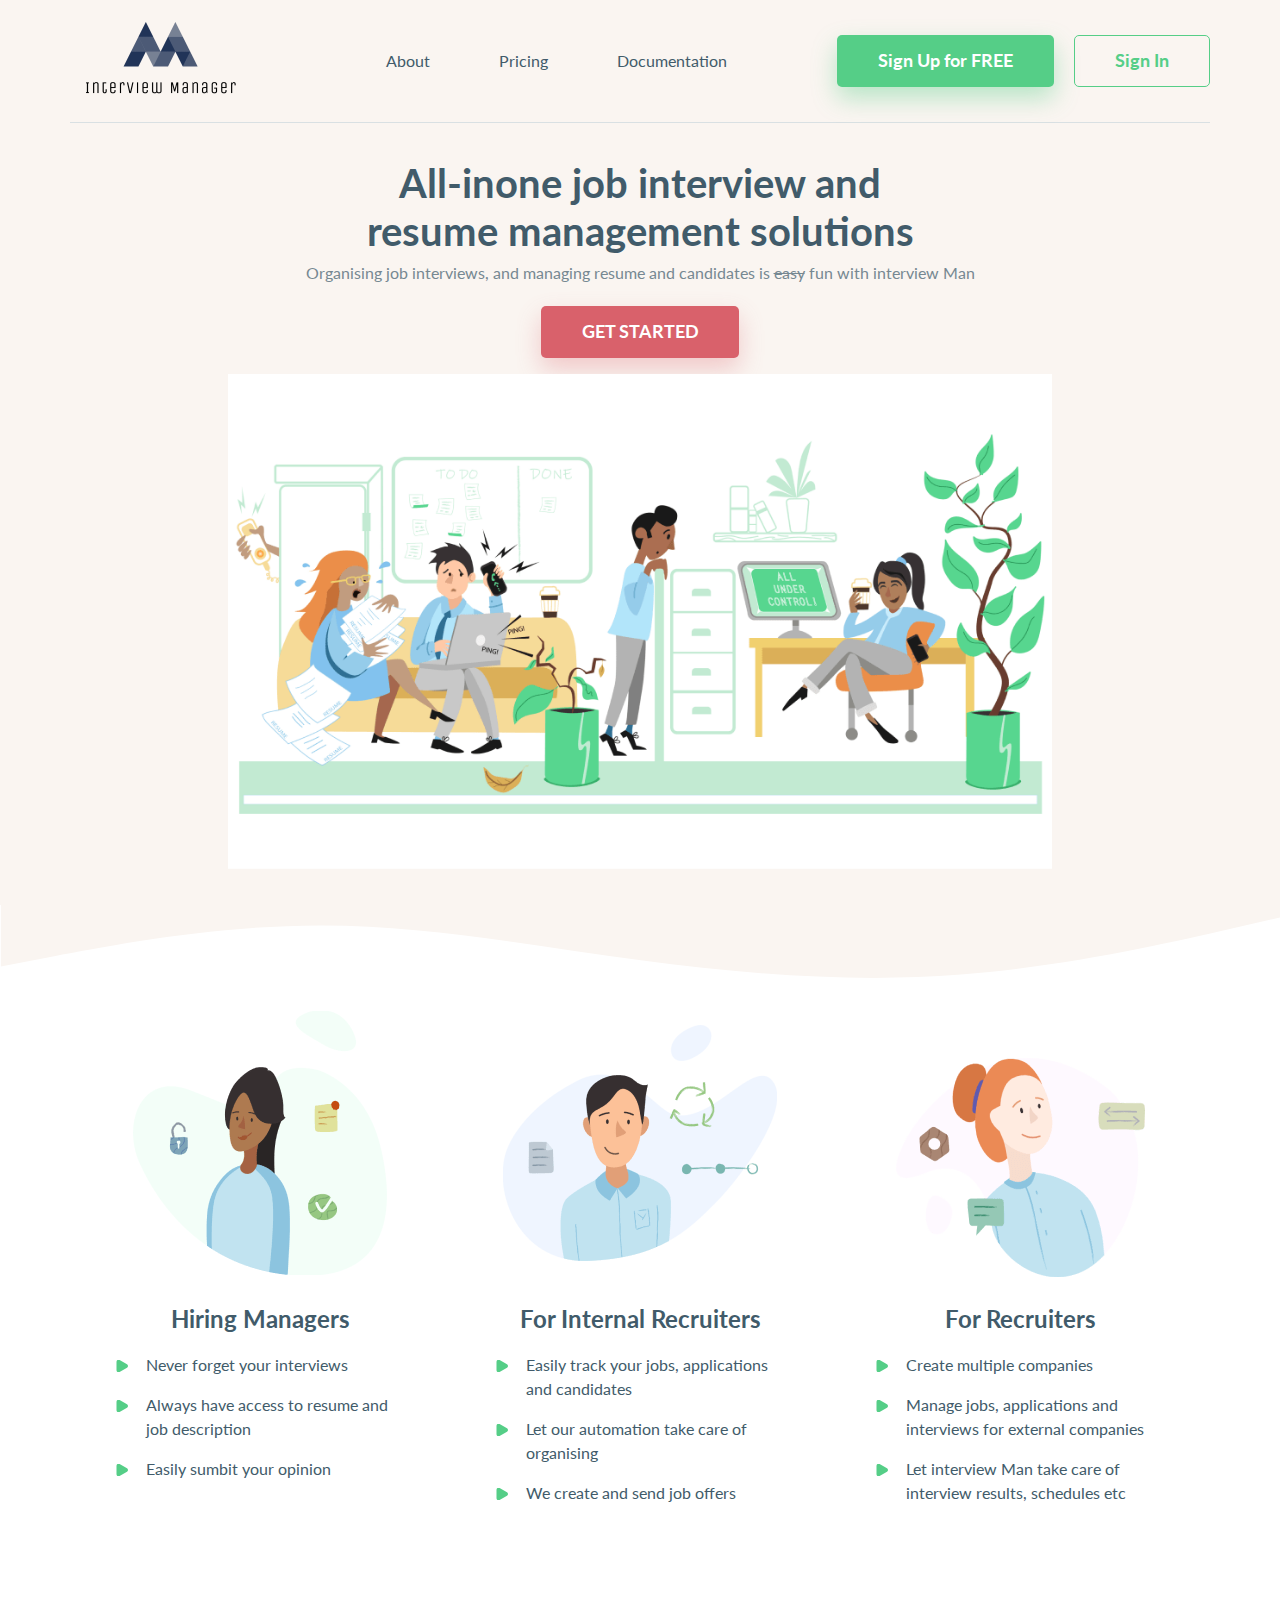
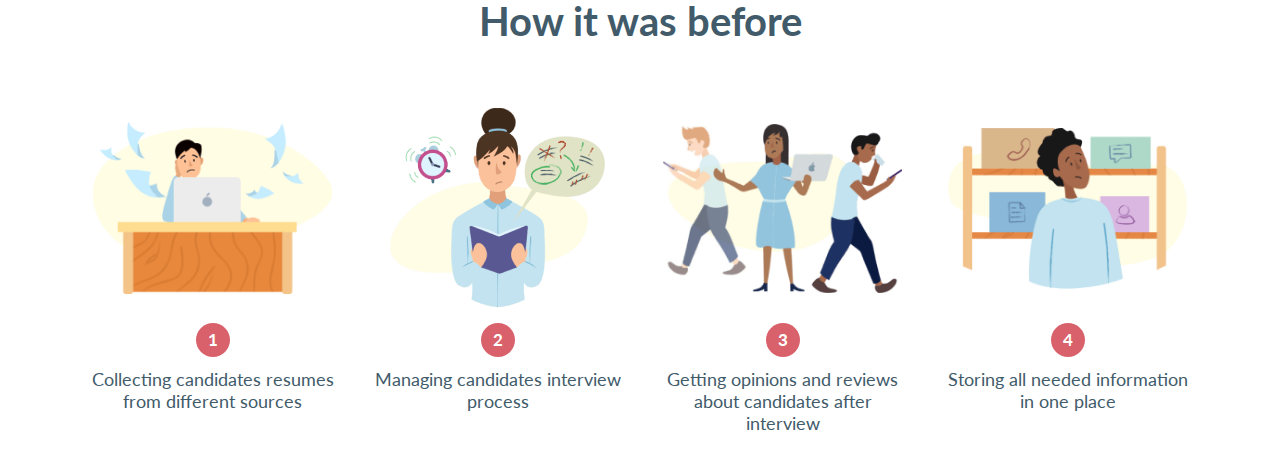
==== index.html @ d72ab3ad "hero, about, hot it before" ====
﻿<!doctype html>
<html lang="en">
<head>
	<!-- Required meta tags -->
	<meta charset="utf-8">
	<meta name="viewport" content="width=device-width, initial-scale=1, shrink-to-fit=no">

	<!-- add fonts -->
	<link href="https://fonts.googleapis.com/css2?family=Lato:wght@400;700;900&display=swap" rel="stylesheet">

	<!-- Bootstrap CSS -->
	<link rel="stylesheet" href="https://stackpath.bootstrapcdn.com/bootstrap/4.4.1/css/bootstrap.min.css" integrity="sha384-Vkoo8x4CGsO3+Hhxv8T/Q5PaXtkKtu6ug5TOeNV6gBiFeWPGFN9MuhOf23Q9Ifjh" crossorigin="anonymous">

	<!-- custom styles -->
	<link rel="stylesheet" href="css/main.css">

	<title>Interview Manager</title>

</head>
<body>

	<!-- header navigation -->
	<header class="main-header">

		<div class="container-xl header-container">

			<div class="row">

				<nav class="col navbar navbar-expand-lg px-xl-0">

					<a class="navbar-brand" href="index.html">
						<img src="img/main-logo.png" alt="Logo">
					</a>

					<button class="navbar-toggler" type="button" data-toggle="collapse" data-target="#main-menu" aria-controls="main-menu" aria-expanded="false" aria-label="Toggle navigation">
						<span class="nav-opener"><span></span></span>
					</button>
	
					<div class="collapse navbar-collapse" id="main-menu">
						<ul class="navbar-nav ml-auto header-nav">
							<li class="nav-item">
								<a class="nav-link" href="#" target="_blank">About</a>
							</li>
							<li class="nav-item">
								<a class="nav-link" href="#" target="_blank">Pricing</a>
							</li>
							<li class="nav-item">
								<a class="nav-link" href="#" target="_blank">Documentation</a>
							</li>
						</ul>
						<div class="navbar-login ml-xl-4 my-4 my-xl-0">
							<a href="#" class="btn btn-green mr-3">Sign Up for FREE</a>
							<a href="#" class="btn btn-transparent">Sign In</a>
						</div>
					</div>

				</nav>

			</div>

		</div>

	</header><!-- header navigation -->

	<!-- hero section -->
	<div class="hero-section">
		<div class="container-xl">
			<div class="row justify-content-center">
				<div class="col-lg-9 hero">
					<div class="hero-title">
						<h1 class="h2">All-inone job interview and resume management solutions</h1>
						<p class="muted mb-4">Organising job interviews, and managing resume and candidates is <s>easy</s> fun with interview Man</p>
						<a href="#" class="btn btn-red">GET STARTED</a>
					</div>
					<div class="hero-img">
						<img src="img/hero-img.png" alt="Hero Image" class="img-fluid">
					</div>
				</div>
			</div>
		</div>
	</div><!-- hero section -->

	<!-- about section -->
	<div class="about">
		<div class="container-xl">

			<div class="row">

				<div class="col-lg-4">
					<div class="about-card">
						<div class="about-img">
							<img src="img/about-1.png" alt="Icon">
						</div>
						<div class="about-content">
							<h3>Hiring Managers</h3>
							<ul class="list-green">
								<li>Never forget your interviews</li>
								<li>Always have access to resume and job description</li>
								<li>Easily sumbit your opinion</li>
							</ul>
						</div>
					</div>
				</div>

				<div class="col-lg-4">
					<div class="about-card">
						<div class="about-img">
							<img src="img/about-2.png" alt="Icon">
						</div>
						<div class="about-content">
							<h3>For Internal Recruiters</h3>
							<ul class="list-green">
								<li>Easily track your jobs, applications and candidates</li>
								<li>Let our automation take care of organising</li>
								<li>We create and send job offers</li>
							</ul>
						</div>
					</div>
				</div>

				<div class="col-lg-4">
					<div class="about-card about-last-card">
						<div class="about-img">
							<img src="img/about-3.png" alt="Icon">
						</div>
						<div class="about-content">
							<h3>For Recruiters</h3>
							<ul class="list-green">
								<li>Create multiple companies</li>
								<li>Manage jobs, applications and interviews for external companies</li>
								<li>Let interview Man take care of interview results, schedules etc</li>
							</ul>
						</div>
					</div>
				</div>

			</div>

		</div>
	</div>

	<!-- how it works section -->
	<div class="how-it-works">
		<div class="container-xl">
			<div class="row">

				<div class="col-12">
					<div class="how-it-before">

						<div class="row">
							<div class="col-12 text-center mb-4">
								<h2>How it was before</h2>
							</div>
						</div>

						<div class="row mt-3">

							<div class="col-md-6 col-lg-3 mb-3">
								<div class="how-card">
									<div class="how-card-img">
										<img src="img/how-before-1.png" alt="Icon">
									</div>
									<div class="how-card-content">
										<span class="how-card-counter">1</span>
										<p class="large">Collecting candidates resumes from different sources</p>
									</div>
								</div>
							</div>

							<div class="col-md-6 col-lg-3 mb-3">
								<div class="how-card">
									<div class="how-card-img">
										<img src="img/how-before-2.png" alt="Icon">
									</div>
									<div class="how-card-content">
										<span class="how-card-counter">2</span>
										<p class="large">Managing candidates interview process</p>
									</div>
								</div>
							</div>

							<div class="col-md-6 col-lg-3 mb-3">
								<div class="how-card">
									<div class="how-card-img">
										<img src="img/how-before-3.png" alt="Icon">
									</div>
									<div class="how-card-content">
										<span class="how-card-counter">3</span>
										<p class="large">Getting opinions and reviews about candidates after interview</p>
									</div>
								</div>
							</div>

							<div class="col-md-6 col-lg-3 mb-3">
								<div class="how-card">
									<div class="how-card-img">
										<img src="img/how-before-4.png" alt="Icon">
									</div>
									<div class="how-card-content">
										<span class="how-card-counter">4</span>
										<p class="large">Storing all needed information in one place</p>
									</div>
								</div>
							</div>

						</div>
					</div>
				</div>


			</div>
		</div>
	</div>


	<!-- main footer -->
	<footer class="main-footer">

	</footer>

	<!-- Optional JavaScript -->
	<!-- jQuery first, then Popper.js, then Bootstrap JS -->
	<script src="https://code.jquery.com/jquery-3.4.1.min.js" integrity="sha256-CSXorXvZcTkaix6Yvo6HppcZGetbYMGWSFlBw8HfCJo=" crossorigin="anonymous"></script>
	<script src="https://cdn.jsdelivr.net/npm/popper.js@1.16.0/dist/umd/popper.min.js" integrity="sha384-Q6E9RHvbIyZFJoft+2mJbHaEWldlvI9IOYy5n3zV9zzTtmI3UksdQRVvoxMfooAo" crossorigin="anonymous"></script>
	<script src="https://stackpath.bootstrapcdn.com/bootstrap/4.4.1/js/bootstrap.min.js" integrity="sha384-wfSDF2E50Y2D1uUdj0O3uMBJnjuUD4Ih7YwaYd1iqfktj0Uod8GCExl3Og8ifwB6" crossorigin="anonymous"></script>
	<script src="https://account.snatchbot.me/script.js"></script>

	<script src="js/custom.js"></script>

</body>
</html>
---- css/main.css ----
/* typography */
body {
  font-family: "Lato", sans-serif;
  color: #415B6A;
}

h1 {
  font-size: 2.5rem;
  font-weight: bold;
  line-height: 1.2;
}

@media screen and (max-width: 575px) {
  h1 {
    font-size: 2rem;
  }
}

h2, .h2 {
  font-size: 2.5rem;
  font-weight: bold;
  line-height: 1.2;
}

@media screen and (max-width: 575px) {
  h2, .h2 {
    font-size: 1.75rem;
  }
}

h3 {
  font-size: 1.5rem;
  font-weight: bold;
  line-height: 1.208;
}

@media screen and (max-width: 575px) {
  h3 {
    font-size: 1.25rem;
  }
}

p {
  font-size: 1rem;
  font-weight: 400;
  line-height: 1.1875;
}

.muted {
  color: #768892;
}

.large {
  font-size: 1.125rem;
  font-weight: 400;
  line-height: 1.22;
}

/* base & button styles */
ol,
ul,
li {
  list-style: none;
  margin: 0;
  padding: 0;
}

.btn {
  padding: 0.875rem 2.495rem;
  font-size: 1.125rem;
  font-weight: bold;
  line-height: 1.22;
}

@media screen and (max-width: 767px) {
  .btn {
    padding: 0.875rem 1.25rem;
    font-size: 1rem;
  }
}

.btn-green {
  color: #fff;
  border-radius: 0.3125rem;
  -webkit-box-shadow: 0px 11px 24px rgba(85, 206, 135, 0.4);
          box-shadow: 0px 11px 24px rgba(85, 206, 135, 0.4);
  background-color: #55CE87;
}

.btn-green:hover, .btn-green:active {
  color: #fff;
  -webkit-box-shadow: 0px 4px 24px rgba(85, 206, 135, 0.4);
          box-shadow: 0px 4px 24px rgba(85, 206, 135, 0.4);
  background-color: #41c879;
}

.btn-transparent {
  color: #55CE87;
  border: 1px solid #55CE87;
  border-radius: 0.3125rem;
  background-color: transparent;
}

.btn-transparent:hover, .btn-transparent:active {
  color: #55CE87;
  border-color: #41c879;
  -webkit-box-shadow: 0px 4px 24px rgba(85, 206, 135, 0.4);
          box-shadow: 0px 4px 24px rgba(85, 206, 135, 0.4);
}

.btn-red {
  color: #fff;
  border-radius: 0.3125rem;
  -webkit-box-shadow: 0px 11px 24px rgba(217, 97, 107, 0.3);
          box-shadow: 0px 11px 24px rgba(217, 97, 107, 0.3);
  background-color: #D9616B;
}

.btn-red:hover, .btn-red:active {
  color: #fff;
  -webkit-box-shadow: 0px 4px 24px rgba(217, 97, 107, 0.3);
          box-shadow: 0px 4px 24px rgba(217, 97, 107, 0.3);
  background-color: #d44c58;
}

.list-green li {
  position: relative;
  margin-bottom: 1rem;
  padding-left: 2.0625rem;
}

.list-green li::before {
  display: block;
  position: absolute;
  content: '';
  left: 3px;
  top: 7px;
  width: 12px;
  height: 12px;
  background: url("data:image/svg+xml,%3Csvg width='12' height='14' viewBox='0 0 12 14' fill='none' xmlns='http://www.w3.org/2000/svg'%3E%3Cpath d='M11 5.26795C12.3333 6.03775 12.3333 7.96225 11 8.73205L3.5 13.0622C2.16666 13.832 0.499999 12.8697 0.499999 11.3301L0.5 2.66987C0.5 1.13027 2.16667 0.168021 3.5 0.937822L11 5.26795Z' fill='%2355CE87'/%3E%3C/svg%3E") center no-repeat;
  background-size: 12px;
}

/* navigation */
.main-header {
  background-color: #FAF5F1;
}

.main-header .navbar {
  height: 122px;
}

@media screen and (max-width: 991px) {
  .main-header .navbar {
    height: 92px;
  }
}

.main-header .navbar-brand {
  padding-top: 0.625rem;
  padding-bottom: 0;
}

.main-header .navbar-brand img {
  max-width: 181px;
}

@media screen and (max-width: 991px) {
  .main-header .navbar-brand img {
    max-width: 120px;
  }
}

.main-header .navbar-toggler {
  position: relative;
  width: 30px;
  height: 24px;
  border: 0;
  outline: none;
}

@media screen and (max-width: 991px) {
  .main-header .navbar-collapse {
    position: absolute;
    top: 90px;
    left: 0px;
    width: 100%;
    -webkit-box-shadow: 0px 12px 12px rgba(0, 0, 0, 0.15);
            box-shadow: 0px 12px 12px rgba(0, 0, 0, 0.15);
    background: #F5F6F6;
    z-index: 10000;
  }
}

.header-container {
  border-bottom: 1px solid #D9E0E3;
}

.header-nav {
  -webkit-box-flex: 1;
      -ms-flex-positive: 1;
          flex-grow: 1;
  -webkit-box-pack: justify;
      -ms-flex-pack: justify;
          justify-content: space-between;
  max-width: 357px;
  margin-right: 4.875rem;
}

@media screen and (max-width: 991px) {
  .header-nav {
    max-width: none;
    margin-right: 0;
    padding-top: 1.5rem;
    text-align: center;
  }
}

.header-nav .nav-item {
  /* padding-left: 1.5rem;
    padding-right: 1.5rem; */
}

.header-nav .nav-link {
  color: #415B6A;
}

.header-nav .nav-link:hover, .header-nav .nav-link:active {
  color: #374d5a;
  text-decoration: underline;
}

@media screen and (max-width: 1199px) {
  .navbar-login {
    text-align: center;
  }
}

/* mobile opener button */
.nav-opener {
  position: absolute;
  width: 30px;
  height: 24px;
  top: 0;
  left: 0;
  border-radius: 0px;
  background: transparent;
}

.nav-opener:before, .nav-opener:after,
.nav-opener span {
  position: absolute;
  top: 0;
  left: 0;
  right: 0;
  height: 2px;
  border-radius: 0px;
  background: #415B6A;
  -webkit-transition: all 0.3s ease;
  transition: all 0.3s ease;
}

.nav-opener:before {
  content: '';
  top: 11px;
}

.nav-opener:after {
  content: '';
  top: 22px;
}

.navbar-toggler[aria-expanded="true"] .nav-opener {
  height: 24px;
}

.navbar-toggler[aria-expanded="true"] .nav-opener span {
  opacity: 0;
}

.navbar-toggler[aria-expanded="true"] .nav-opener:before {
  top: 11px;
  -webkit-transform: rotate(45deg);
  transform: rotate(45deg);
}

.navbar-toggler[aria-expanded="true"] .nav-opener:after {
  top: 11px;
  -webkit-transform: rotate(-45deg);
  transform: rotate(-45deg);
}

/* hero section */
.hero-section {
  position: relative;
  margin-bottom: 76px;
  background-color: #FAF5F1;
}

.hero-section::after {
  display: block;
  position: absolute;
  content: '';
  width: 100%;
  height: 76px;
  bottom: -75px;
  left: 0;
  background-image: url("data:image/svg+xml,%3Csvg viewBox='0 0 1440 76' preserveAspectRatio='none' xmlns='http://www.w3.org/2000/svg'%3E%3Cpath stroke='null' id='svg_1' d='m1,62.41427l60,-10.24851c60,-10.09497 180,-30.82229 300,-30.70714c120,-0.11515 240,20.61216 360,34.81421c120,14.20205 240,22.64651 360,14.3172c120,-8.17577 240,-32.74148 300,-45.02434l60,-12.28285l0,-12.28285l-60,0c-60,0 -180,0 -300,0c-120,0 -240,0 -360,0c-120,0 -240,0 -360,0c-120,0 -240,0 -300,0l-60,0l0,61.41427z' fill='%23FAF5F1'/%3E%3C/svg%3E");
  background-size: cover;
}

@media screen and (max-width: 767px) {
  .hero-section {
    margin-bottom: 38px;
  }
  .hero-section::after {
    height: 38px;
    bottom: -37px;
  }
}

.hero {
  padding-top: 2.25rem;
  padding-bottom: 2.25rem;
}

.hero-title {
  margin-bottom: 1rem;
  text-align: center;
}

.hero-title h1 {
  max-width: 600px;
  margin-left: auto;
  margin-right: auto;
}

/* about section */
.about {
  padding-top: 1.75rem;
  padding-bottom: 2.5rem;
}

.about-card h3 {
  margin-bottom: 1.25rem;
  text-align: center;
}

.about-card ul {
  display: inline-block;
}

.about-card.about-last-card .about-img img {
  -ms-flex-item-align: end;
      align-self: flex-end;
}

.about-img {
  display: -webkit-box;
  display: -ms-flexbox;
  display: flex;
  -webkit-box-pack: center;
      -ms-flex-pack: center;
          justify-content: center;
  -webkit-box-align: center;
      -ms-flex-align: center;
          align-items: center;
  height: 18.4375rem;
  padding-bottom: 1.6875rem;
}

.about-img img {
  max-width: 100%;
  height: auto;
}

.about-content {
  display: -webkit-box;
  display: -ms-flexbox;
  display: flex;
  -webkit-box-orient: vertical;
  -webkit-box-direction: normal;
      -ms-flex-direction: column;
          flex-direction: column;
  -webkit-box-align: center;
      -ms-flex-align: center;
          align-items: center;
  padding: 0 1.75rem;
}

@media screen and (max-width: 575px) {
  .about-content {
    padding: 0;
  }
}

/* how it works section */
.how-it-works {
  padding-top: 2.25rem;
}

.how-card {
  text-align: center;
}

.how-card-img {
  display: -webkit-box;
  display: -ms-flexbox;
  display: flex;
  -webkit-box-pack: center;
      -ms-flex-pack: center;
          justify-content: center;
  -webkit-box-align: center;
      -ms-flex-align: center;
          align-items: center;
  height: 14.375rem;
  padding: 0 0.5rem;
}

.how-card-img img {
  max-width: 100%;
  height: auto;
}

.how-card-counter {
  display: inline-block;
  margin-bottom: 0.75rem;
  width: 2.125rem;
  height: 2.125rem;
  font-size: 1.0625rem;
  font-weight: bold;
  line-height: 2.125rem;
  color: #fff;
  border-radius: 50%;
  background-color: #D9616B;
}

/* footer (incl get-in-touch) */
/*# sourceMappingURL=main.css.map */
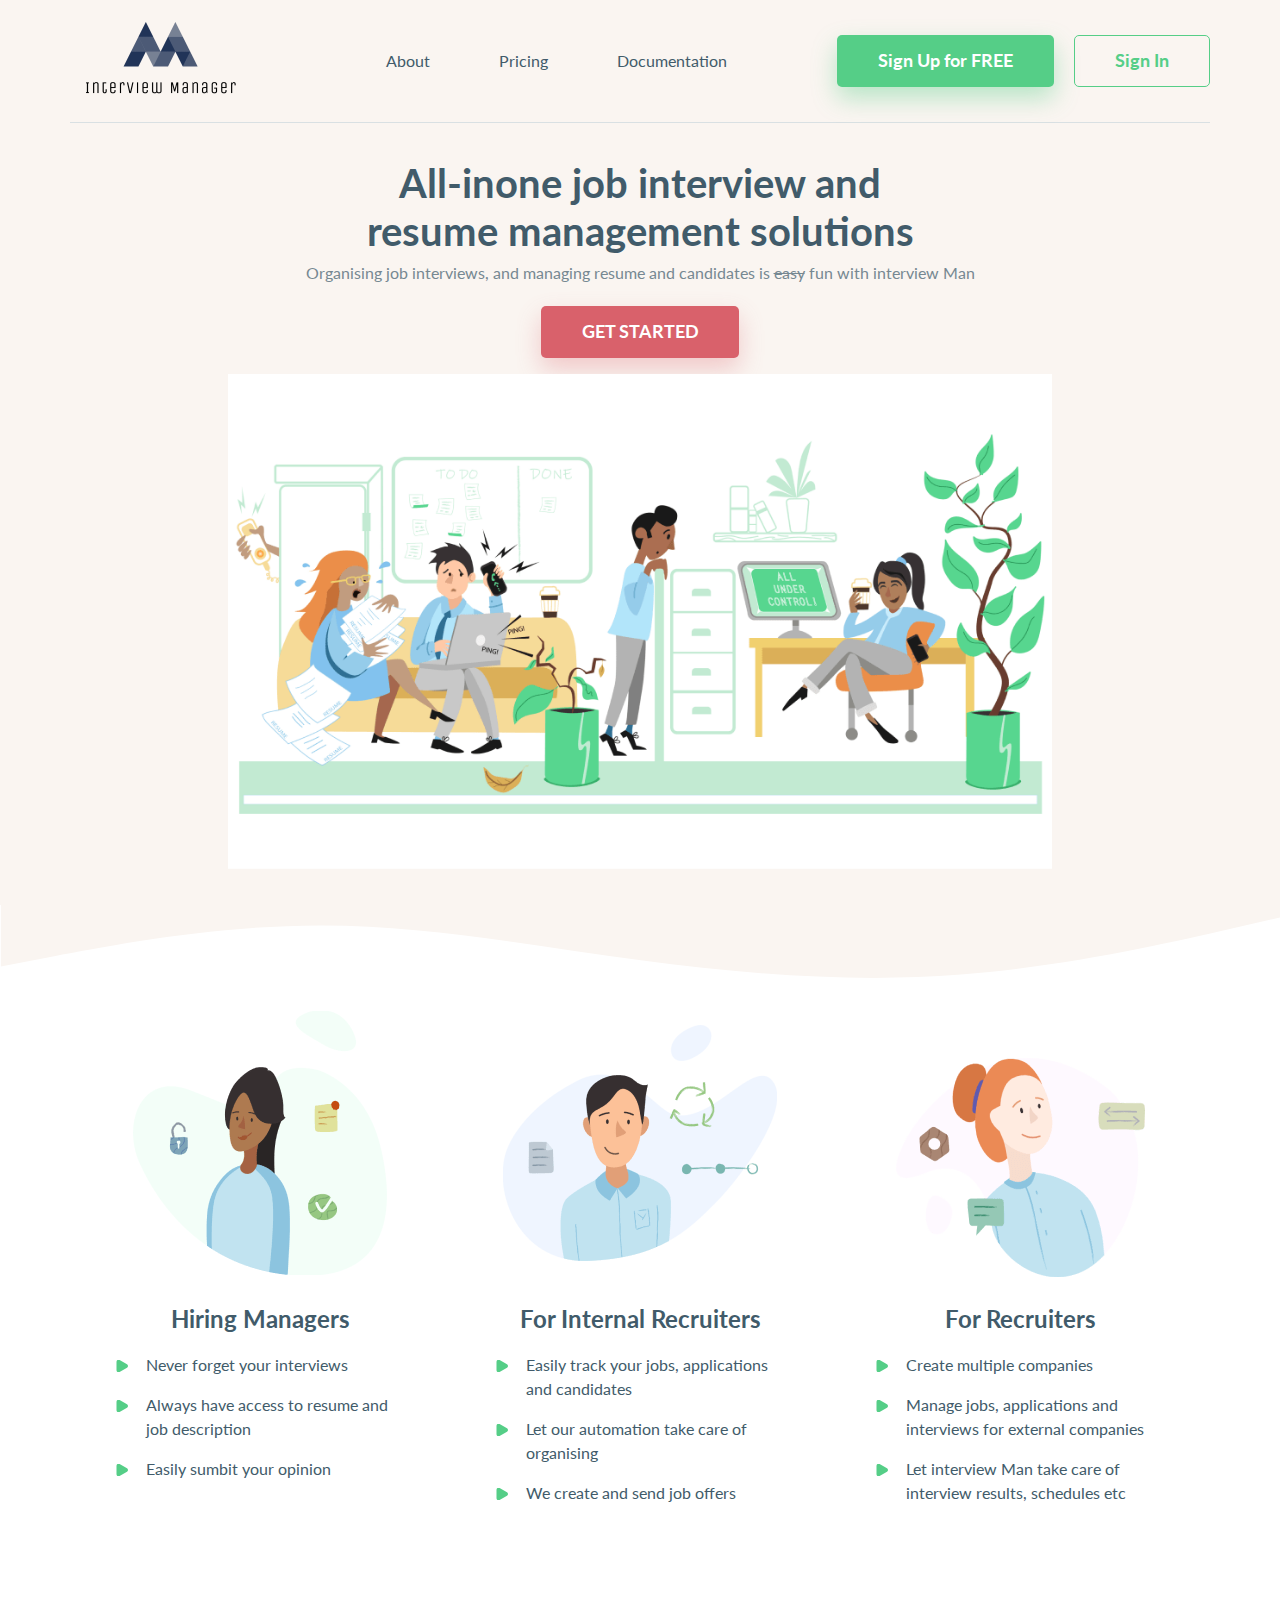
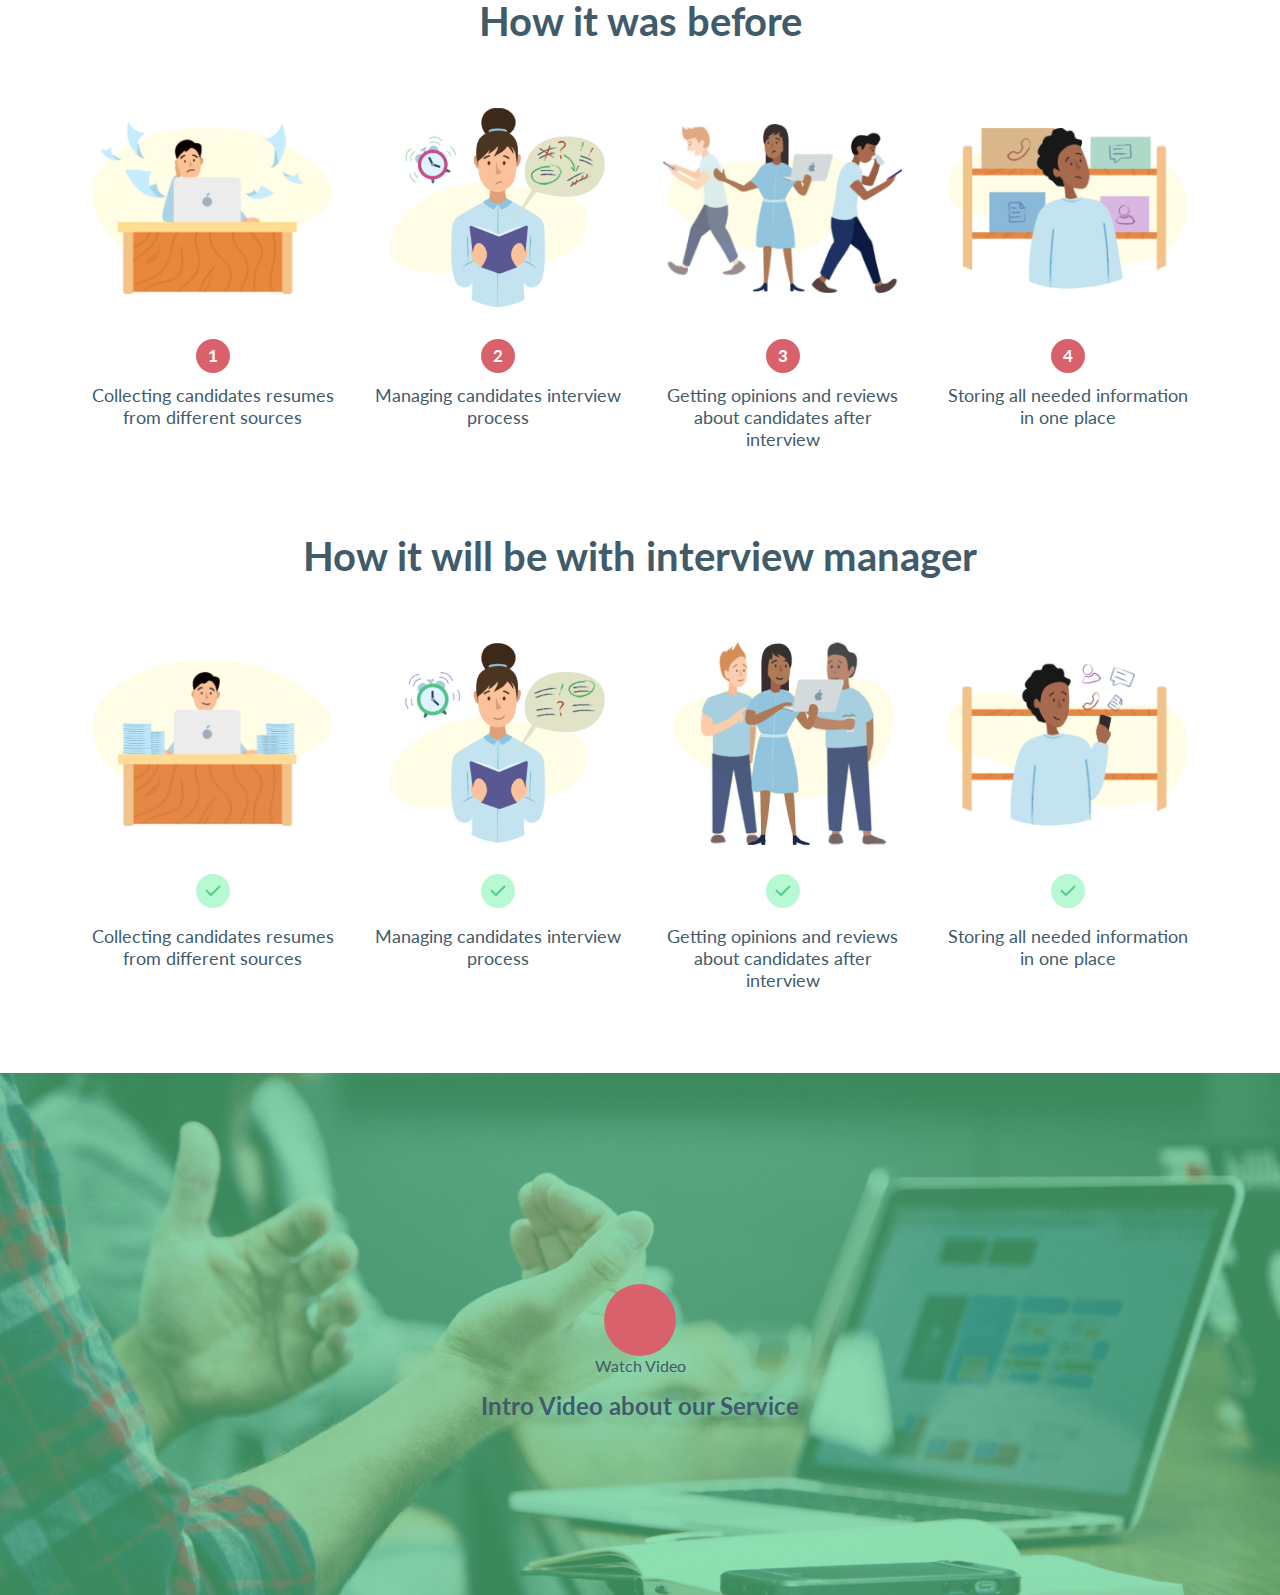
==== commit f331bf23: "how it works, video" ====
--- a/index.html
+++ b/index.html
@@ -137,13 +137,14 @@
 			</div>
 
 		</div>
-	</div>
+	</div><!-- about section -->
 
 	<!-- how it works section -->
 	<div class="how-it-works">
 		<div class="container-xl">
 			<div class="row">
 
+				<!-- how it before -->
 				<div class="col-12">
 					<div class="how-it-before">
 
@@ -205,12 +206,96 @@
 
 						</div>
 					</div>
-				</div>
-
-
-			</div>
-		</div>
-	</div>
+				</div><!-- how it before -->
+
+				<!-- how it after -->
+				<div class="col-12">
+					<div class="how-it-after">
+
+						<div class="row">
+							<div class="col-12 text-center mb-4">
+								<h2>How it will be with interview manager</h2>
+							</div>
+						</div>
+
+						<div class="row mt-3">
+
+							<div class="col-md-6 col-lg-3 mb-3">
+								<div class="how-card">
+									<div class="how-card-img">
+										<img src="img/how-after-1.png" alt="Icon">
+									</div>
+									<div class="how-card-content">
+										<span class="how-card-counter how-card-check"></span>
+										<p class="large">Collecting candidates resumes from different sources</p>
+									</div>
+								</div>
+							</div>
+
+							<div class="col-md-6 col-lg-3 mb-3">
+								<div class="how-card">
+									<div class="how-card-img">
+										<img src="img/how-after-2.png" alt="Icon">
+									</div>
+									<div class="how-card-content">
+										<span class="how-card-counter how-card-check"></span>
+										<p class="large">Managing candidates interview process</p>
+									</div>
+								</div>
+							</div>
+
+							<div class="col-md-6 col-lg-3 mb-3">
+								<div class="how-card">
+									<div class="how-card-img">
+										<img src="img/how-after-3.png" alt="Icon">
+									</div>
+									<div class="how-card-content">
+										<span class="how-card-counter how-card-check"></span>
+										<p class="large">Getting opinions and reviews about candidates after interview</p>
+									</div>
+								</div>
+							</div>
+
+							<div class="col-md-6 col-lg-3 mb-3">
+								<div class="how-card">
+									<div class="how-card-img">
+										<img src="img/how-after-4.png" alt="Icon">
+									</div>
+									<div class="how-card-content">
+										<span class="how-card-counter how-card-check"></span>
+										<p class="large">Storing all needed information in one place</p>
+									</div>
+								</div>
+							</div>
+
+						</div>
+					</div>
+				</div><!-- how it after -->
+
+			</div>
+		</div>
+	</div><!-- how it works section -->
+
+	<!-- intro video section -->
+	<div class="intro-video">
+		<div class="video-bkgr"></div>
+		<div class="container-fluid">
+			<div class="row">
+				<div class="col-12">
+					<div class="video-section">
+						<div class="video-wrapper">
+							<iframe width="560" height="315" src="https://www.youtube.com/embed/tPgf_btTFlc?ecver=1&amp;rel=0&amp;showinfo=0" frameborder="0" allow="autoplay" allowfullscreen></iframe>
+						</div>
+						<div class="button-wrapper">
+							<div class="video-button"></div>
+							<p>Watch Video</p>
+							<h3>Intro Video about our Service</h3>
+						</div>
+					</div>
+				</div>
+			</div>
+		</div>
+	</div><!-- intro video section -->
 
 
 	<!-- main footer -->
--- a/css/main.css
+++ b/css/main.css
@@ -399,6 +399,11 @@
   padding-top: 2.25rem;
 }
 
+.how-it-before,
+.how-it-after {
+  padding-bottom: 3.0625rem;
+}
+
 .how-card {
   text-align: center;
 }
@@ -422,6 +427,10 @@
   height: auto;
 }
 
+.how-card-content {
+  padding-top: 1rem;
+}
+
 .how-card-counter {
   display: inline-block;
   margin-bottom: 0.75rem;
@@ -435,5 +444,68 @@
   background-color: #D9616B;
 }
 
+.how-card-counter.how-card-check {
+  background-color: #B7F9D2;
+  background-image: url("data:image/svg+xml,%3Csvg width='16' height='12' viewBox='0 0 16 12' fill='none' xmlns='http://www.w3.org/2000/svg'%3E%3Cpath d='M1 5.15385L5.9 10L15 1' stroke='%2355CE87' stroke-width='2'/%3E%3C/svg%3E");
+  background-position: center;
+  background-repeat: no-repeat;
+}
+
+/* intro video section */
+.intro-video {
+  position: relative;
+  padding-top: 2.25rem;
+  padding-bottom: 2.25rem;
+}
+
+.video-bkgr {
+  position: absolute;
+  top: 0;
+  left: 0;
+  width: 100%;
+  height: 100%;
+  background: url("../img/video-wrapper-img.png") center/cover no-repeat;
+  z-index: 10;
+}
+
+.video-section {
+  position: relative;
+  max-width: 800px;
+  margin: 0 auto;
+}
+
+.video-wrapper {
+  position: relative;
+  padding-bottom: 56.25%;
+  height: 0;
+}
+
+.video-wrapper iframe {
+  position: absolute;
+  top: 0;
+  left: 0;
+  width: 100%;
+  height: 100%;
+}
+
+.button-wrapper {
+  position: absolute;
+  top: 50%;
+  left: 50%;
+  -webkit-transform: translate(-50%, -50px);
+  transform: translate(-50%, -50px);
+  text-align: center;
+  z-index: 11;
+}
+
+.video-button {
+  margin: 0 auto;
+  width: 4.5rem;
+  height: 4.5rem;
+  border-radius: 50%;
+  background-color: #D9616B;
+  cursor: pointer;
+}
+
 /* footer (incl get-in-touch) */
 /*# sourceMappingURL=main.css.map */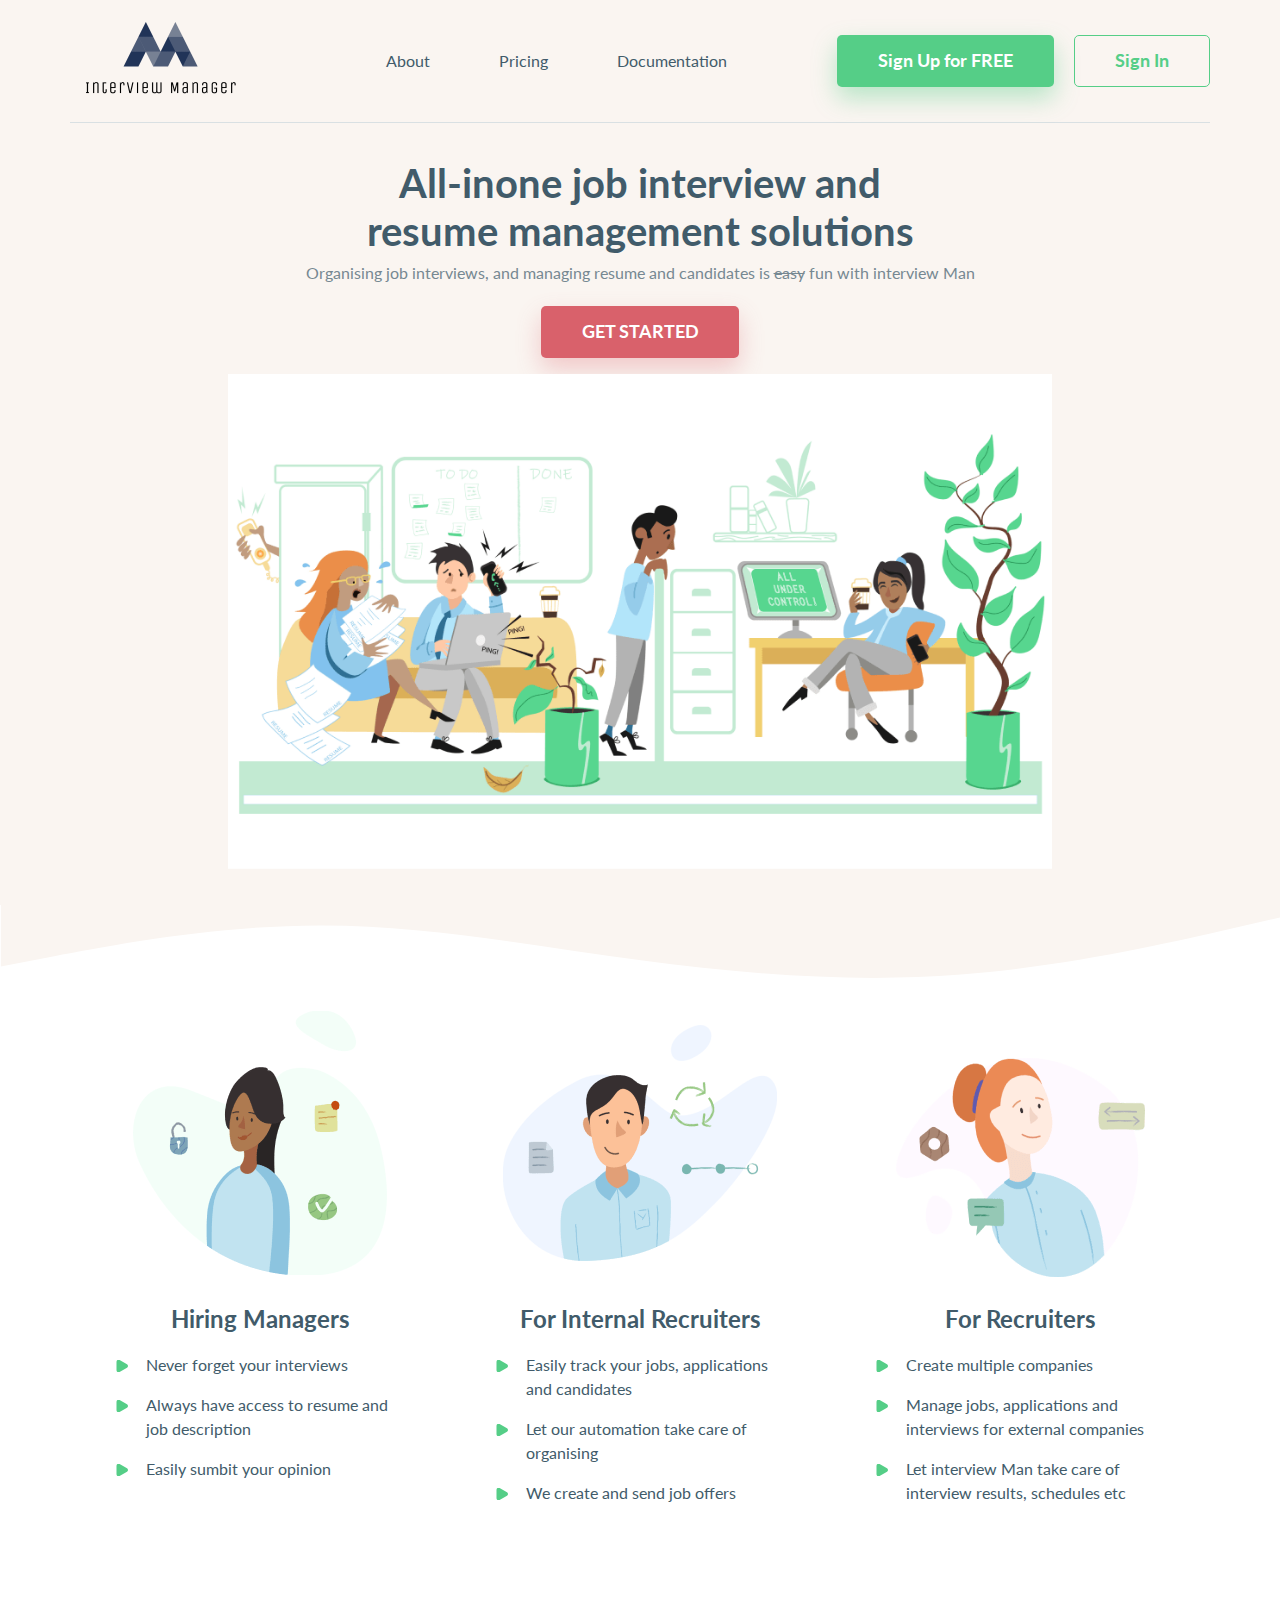
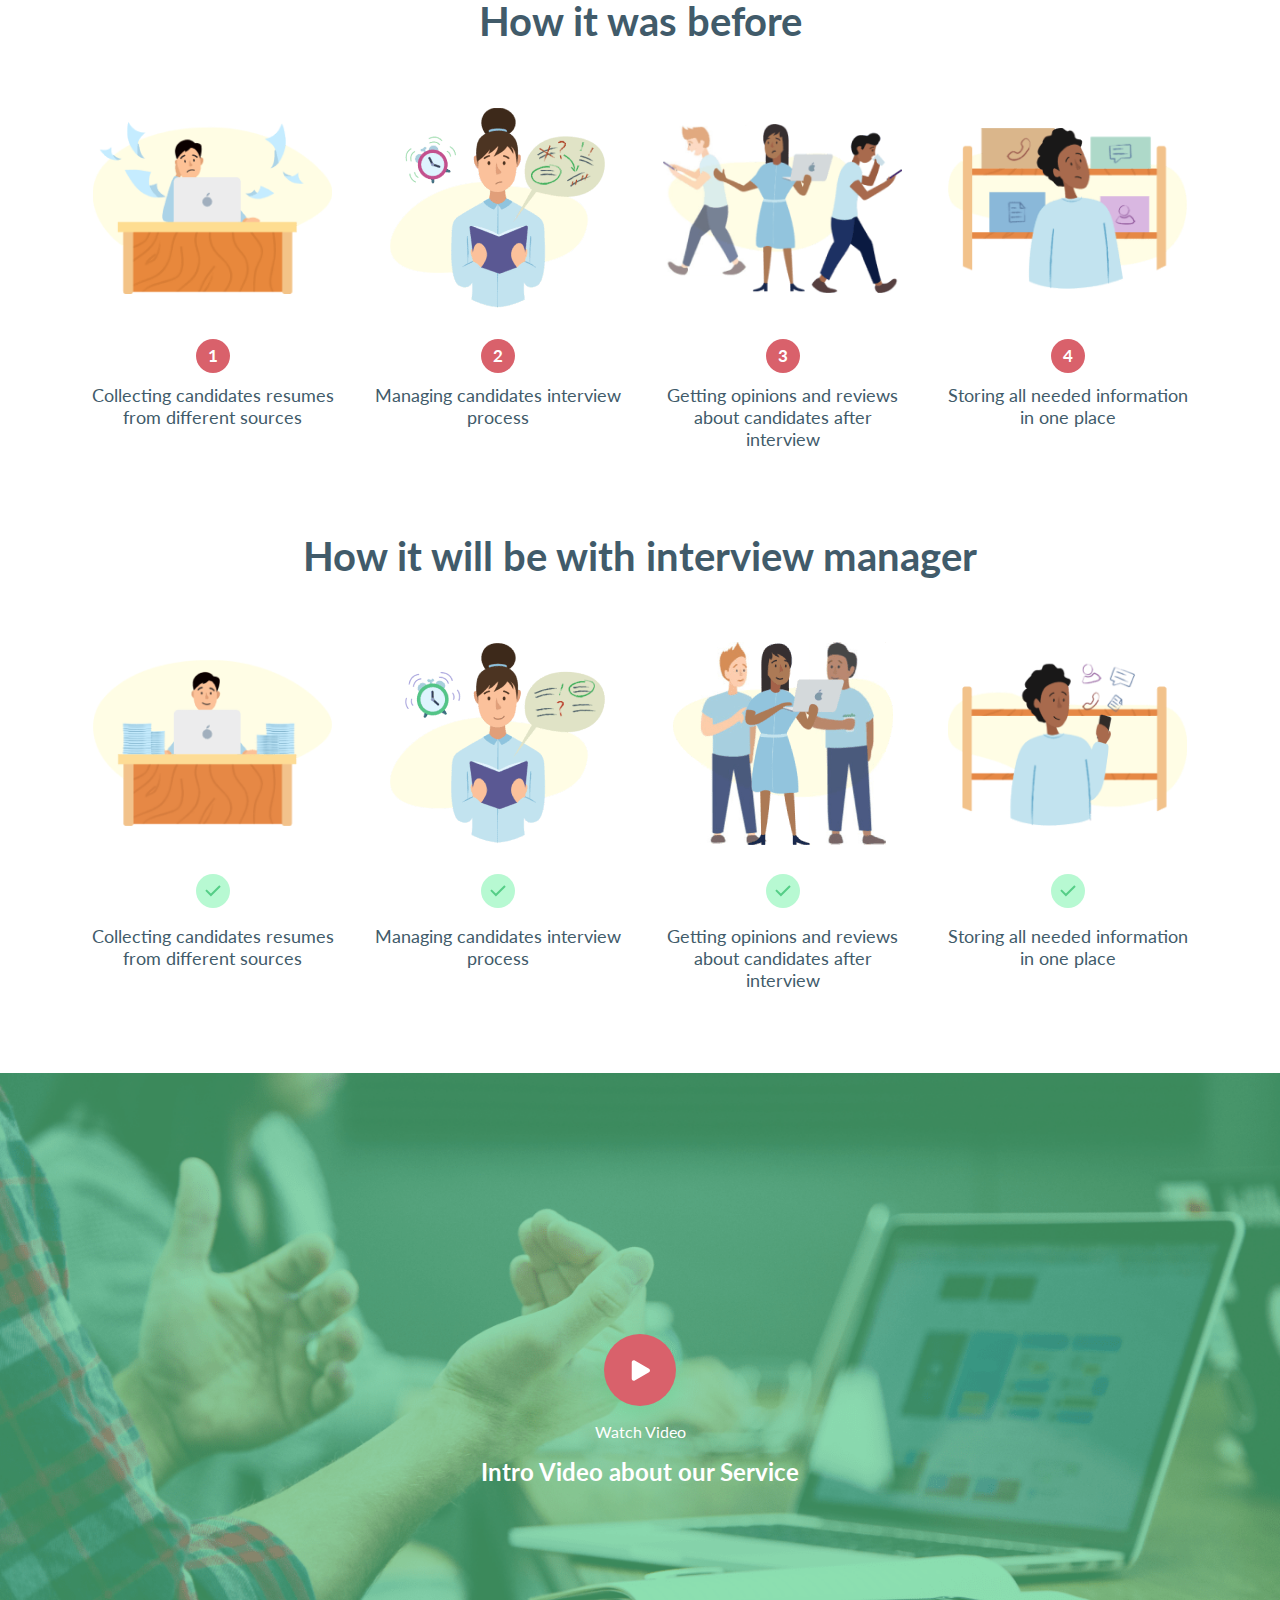
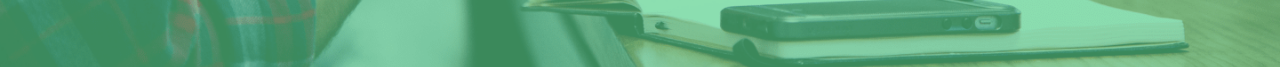
==== commit 3b61ca45: "video section" ====
--- a/index.html
+++ b/index.html
@@ -278,13 +278,13 @@
 
 	<!-- intro video section -->
 	<div class="intro-video">
-		<div class="video-bkgr"></div>
-		<div class="container-fluid">
-			<div class="row">
-				<div class="col-12">
+		<div class="video-bkgr active"></div>
+		<div class="container-fluid h-100">
+			<div class="row h-100">
+				<div class="col-12 h-100 d-flex justify-content-center align-items-center">
 					<div class="video-section">
 						<div class="video-wrapper">
-							<iframe width="560" height="315" src="https://www.youtube.com/embed/tPgf_btTFlc?ecver=1&amp;rel=0&amp;showinfo=0" frameborder="0" allow="autoplay" allowfullscreen></iframe>
+							<iframe width="560" height="315" src="https://www.youtube.com/embed/vmInEVfI2pA?ecver=1&rel=0&showinfo=0" frameborder="0" allow="autoplay" allowfullscreen></iframe>
 						</div>
 						<div class="button-wrapper">
 							<div class="video-button"></div>
--- a/css/main.css
+++ b/css/main.css
@@ -459,19 +459,31 @@
 }
 
 .video-bkgr {
+  opacity: 0;
   position: absolute;
   top: 0;
   left: 0;
   width: 100%;
   height: 100%;
   background: url("../img/video-wrapper-img.png") center/cover no-repeat;
+  z-index: -1;
+  -webkit-transition: all 0.8s ease;
+  transition: all 0.8s ease;
+}
+
+.video-bkgr.active {
+  opacity: 1;
   z-index: 10;
+  -webkit-transition: all 0.8s ease;
+  transition: all 0.8s ease;
 }
 
 .video-section {
   position: relative;
+  -ms-flex-preferred-size: 800px;
+      flex-basis: 800px;
   max-width: 800px;
-  margin: 0 auto;
+  margin: 2.25rem auto;
 }
 
 .video-wrapper {
@@ -490,21 +502,32 @@
 
 .button-wrapper {
   position: absolute;
+  width: 100%;
   top: 50%;
   left: 50%;
-  -webkit-transform: translate(-50%, -50px);
-  transform: translate(-50%, -50px);
+  -webkit-transform: translate(-50%, -36px);
+  transform: translate(-50%, -36px);
   text-align: center;
+  color: #fff;
   z-index: 11;
 }
 
 .video-button {
-  margin: 0 auto;
+  margin: 0 auto 1rem;
   width: 4.5rem;
   height: 4.5rem;
   border-radius: 50%;
+  -webkit-box-shadow: 0px 7px 23px rgba(85, 206, 135, 0.4);
+          box-shadow: 0px 7px 23px rgba(85, 206, 135, 0.4);
+  cursor: pointer;
   background-color: #D9616B;
-  cursor: pointer;
+  background-image: url("data:image/svg+xml,%3Csvg width='19' height='21' viewBox='0 0 19 21' fill='none' xmlns='http://www.w3.org/2000/svg'%3E%3Cpath d='M18 8.76795C19.3333 9.53775 19.3333 11.4623 18 12.2321L3.75 20.4593C2.41667 21.2291 0.749999 20.2668 0.749999 18.7272L0.75 2.27276C0.75 0.733156 2.41667 -0.229094 3.75 0.540707L18 8.76795Z' fill='white'/%3E%3C/svg%3E");
+  background-position: center;
+  background-repeat: no-repeat;
+}
+
+.video-button:hover {
+  background-color: #d44c58;
 }
 
 /* footer (incl get-in-touch) */
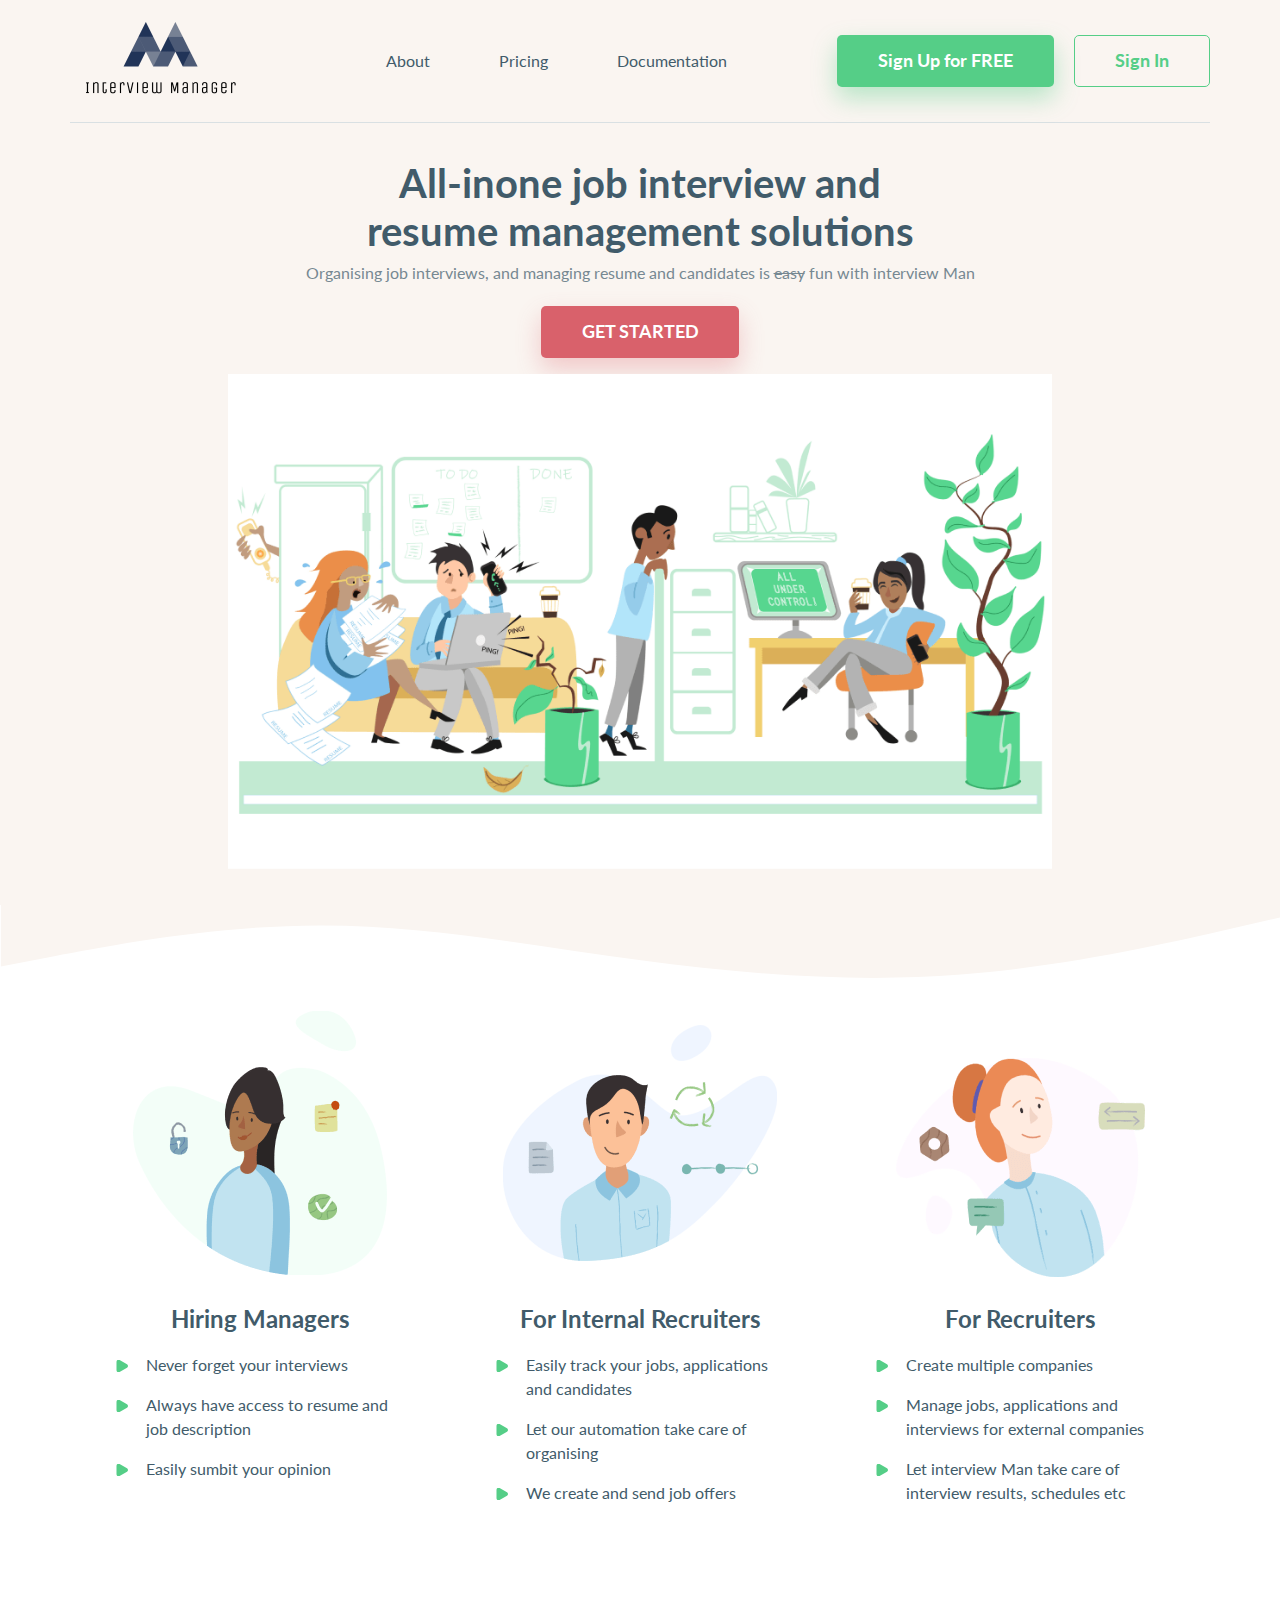
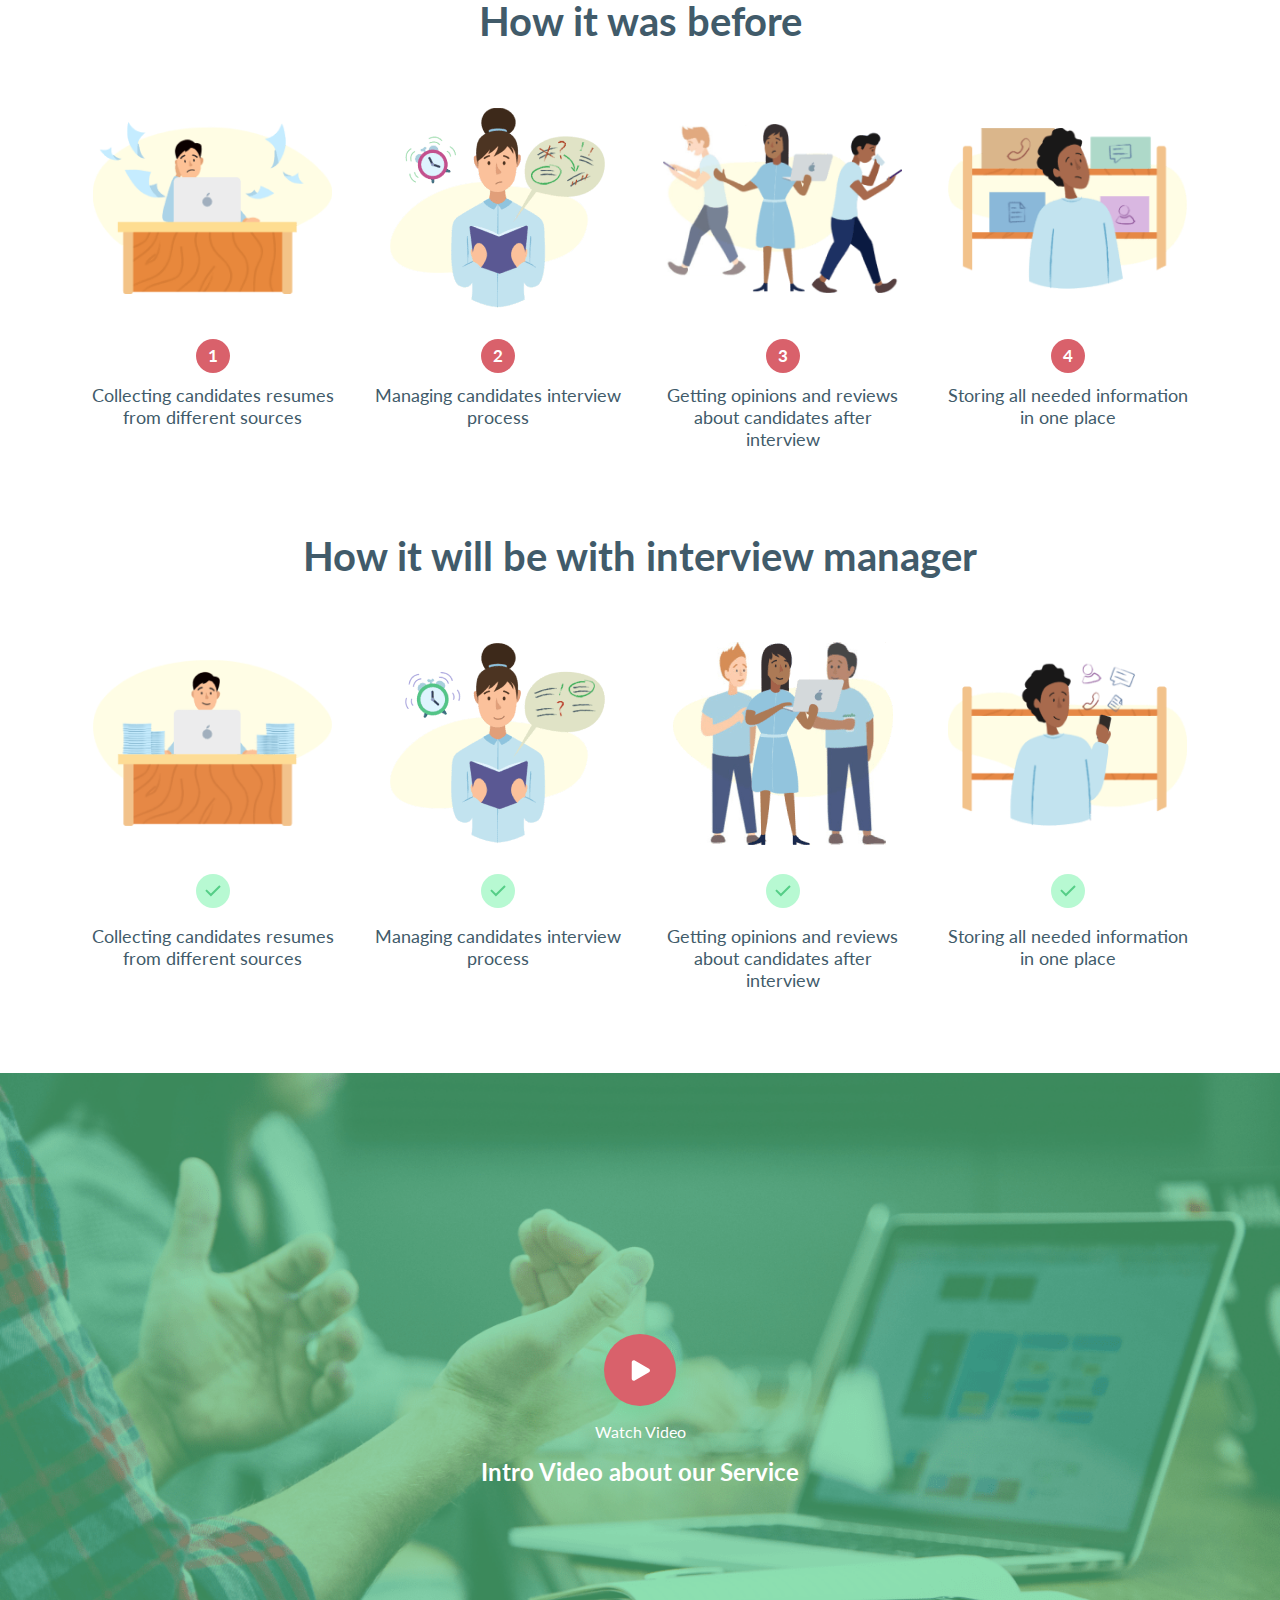
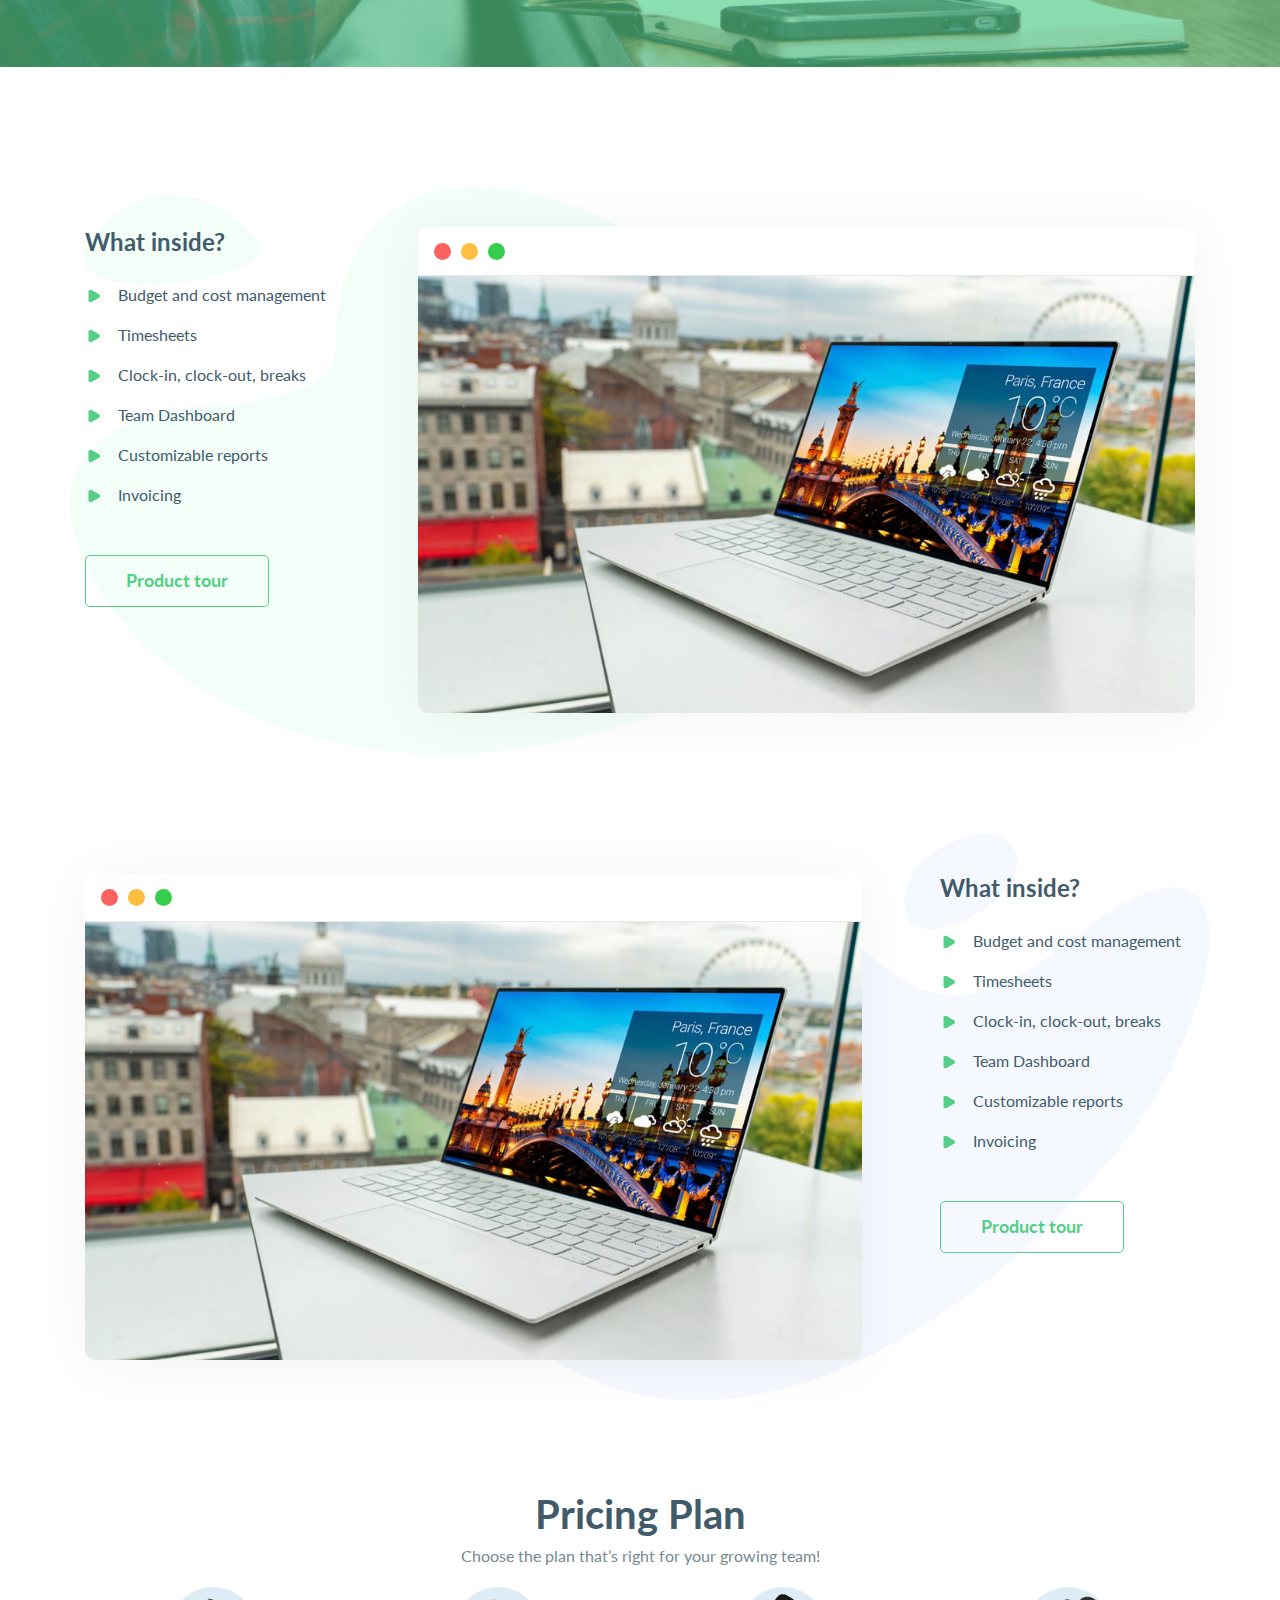
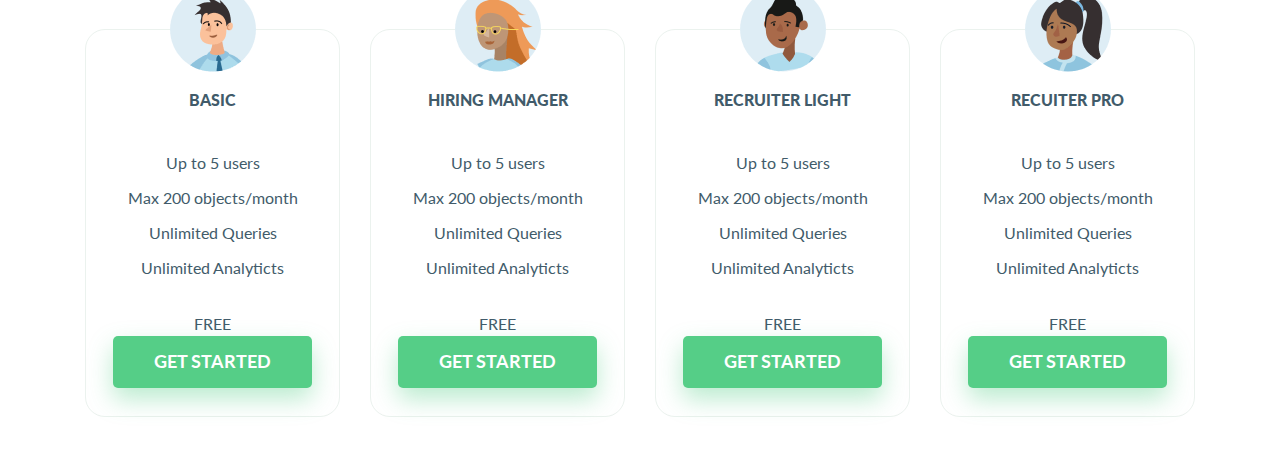
==== commit 4249ce34: "tour cards, pricing" ====
--- a/index.html
+++ b/index.html
@@ -297,6 +297,170 @@
 		</div>
 	</div><!-- intro video section -->
 
+	<!-- product tour section -->
+	<div class="product-tour">
+		<div class="container-xl">
+			<div class="row tour-card tour-card-first">
+
+				<div class="col-md-4 col-lg-3">
+					<div class="tour-content">
+						<h3>What inside?</h3>
+						<ul class="list-green">
+							<li>Budget and cost management</li>
+							<li>Timesheets</li>
+							<li>Clock-in, clock-out, breaks</li>
+							<li>Team Dashboard</li>
+							<li>Customizable reports</li>
+							<li>Invoicing</li>
+						</ul>
+						<div class="tour-btn">
+							<a href="#" class="btn btn-transparent">Product tour</a>
+						</div>
+					</div>
+				</div>
+
+				<div class="col-md-8 col-lg-9">
+					<div class="tour-img-wrapper tour-img-right">
+						<span class="tour-img-list">
+							<span></span>
+						</span>
+						<div class="tour-img">
+							<img src="img/product-img-1.jpg" alt="">
+						</div>
+					</div>
+				</div>
+
+			</div>
+		</div>
+	</div><!-- product tour section -->
+
+	<!-- product tour section -->
+	<div class="product-tour">
+		<div class="container-xl">
+			<div class="row tour-card tour-card-second">
+
+				<div class="col-md-4 col-lg-3 order-md-1">
+					<div class="tour-content">
+						<h3>What inside?</h3>
+						<ul class="list-green">
+							<li>Budget and cost management</li>
+							<li>Timesheets</li>
+							<li>Clock-in, clock-out, breaks</li>
+							<li>Team Dashboard</li>
+							<li>Customizable reports</li>
+							<li>Invoicing</li>
+						</ul>
+						<div class="tour-btn">
+							<a href="#" class="btn btn-transparent">Product tour</a>
+						</div>
+					</div>
+				</div>
+
+				<div class="col-md-8 col-lg-9">
+					<div class="tour-img-wrapper tour-img-left">
+						<span class="tour-img-list">
+							<span></span>
+						</span>
+						<div class="tour-img">
+							<img src="img/product-img-1.jpg" alt="">
+						</div>
+					</div>
+				</div>
+
+			</div>
+		</div>
+	</div><!-- product tour section -->
+
+	<!-- pricing section -->
+	<div class="pricing">
+		<div class="container-xl">
+
+			<div class="row">
+				<div class="col-12 text-center mb-5">
+					<h2>Pricing Plan</h2>
+					<p class="muted">Choose the plan that’s right for your growing team!</p>
+				</div>
+			</div>
+
+			<div class="row">
+
+				<div class="col-md-6 col-lg-3">
+					<div class="pricing-card card-1">
+						<div class="pricing-body">
+							<h3 class="pricing-title">BASIC</h3>
+							<ul class="pricing-list">
+								<li>Up to 5 users</li>
+								<li>Max 200 objects/month</li>
+								<li>Unlimited Queries</li>
+								<li>Unlimited Analyticts</li>
+							</ul>
+							<span class="pricing-amount">FREE</span>
+							<div class="pricing-btn">
+								<a href="#" class="btn btn-green">GET STARTED</a>
+							</div>
+						</div>
+					</div>
+				</div>
+
+				<div class="col-md-6 col-lg-3">
+					<div class="pricing-card card-2">
+						<div class="pricing-body">
+							<h3 class="pricing-title">HIRING MANAGER</h3>
+							<ul class="pricing-list">
+								<li>Up to 5 users</li>
+								<li>Max 200 objects/month</li>
+								<li>Unlimited Queries</li>
+								<li>Unlimited Analyticts</li>
+							</ul>
+							<span class="pricing-amount">FREE</span>
+							<div class="pricing-btn">
+								<a href="#" class="btn btn-green">GET STARTED</a>
+							</div>
+						</div>
+					</div>
+				</div>
+
+				<div class="col-md-6 col-lg-3">
+					<div class="pricing-card card-3">
+						<div class="pricing-body">
+							<h3 class="pricing-title">RECRUITER LIGHT</h3>
+							<ul class="pricing-list">
+								<li>Up to 5 users</li>
+								<li>Max 200 objects/month</li>
+								<li>Unlimited Queries</li>
+								<li>Unlimited Analyticts</li>
+							</ul>
+							<span class="pricing-amount">FREE</span>
+							<div class="pricing-btn">
+								<a href="#" class="btn btn-green">GET STARTED</a>
+							</div>
+						</div>
+					</div>
+				</div>
+
+				<div class="col-md-6 col-lg-3">
+					<div class="pricing-card card-4">
+						<div class="pricing-body">
+							<h3 class="pricing-title">RECUITER PRO</h3>
+							<ul class="pricing-list">
+								<li>Up to 5 users</li>
+								<li>Max 200 objects/month</li>
+								<li>Unlimited Queries</li>
+								<li>Unlimited Analyticts</li>
+							</ul>
+							<span class="pricing-amount">FREE</span>
+							<div class="pricing-btn">
+								<a href="#" class="btn btn-green">GET STARTED</a>
+							</div>
+						</div>
+					</div>
+				</div>
+
+			</div>
+
+		</div>
+	</div><!-- pricing section -->
+
 
 	<!-- main footer -->
 	<footer class="main-footer">
--- a/css/main.css
+++ b/css/main.css
@@ -214,11 +214,6 @@
     padding-top: 1.5rem;
     text-align: center;
   }
-}
-
-.header-nav .nav-item {
-  /* padding-left: 1.5rem;
-    padding-right: 1.5rem; */
 }
 
 .header-nav .nav-link {
@@ -454,8 +449,15 @@
 /* intro video section */
 .intro-video {
   position: relative;
+  margin-bottom: 5rem;
   padding-top: 2.25rem;
   padding-bottom: 2.25rem;
+}
+
+@media screen and (max-width: 767px) {
+  .intro-video {
+    margin-bottom: 2rem;
+  }
 }
 
 .video-bkgr {
@@ -530,5 +532,182 @@
   background-color: #d44c58;
 }
 
+/* product tour section */
+.product-tour {
+  padding-top: 2.5rem;
+  padding-bottom: 2.5rem;
+}
+
+.tour-card {
+  padding-top: 2.5rem;
+  padding-bottom: 2.5rem;
+}
+
+@media screen and (max-width: 991px) {
+  .tour-card {
+    padding-top: 0;
+    padding-bottom: 0;
+  }
+}
+
+.tour-card-first {
+  background: url("../img/product-tour-1.png") left top no-repeat;
+  background-size: contain;
+}
+
+.tour-card-second {
+  background: url("../img/product-tour-2.png") right top no-repeat;
+  background-size: contain;
+}
+
+.tour-content .list-green {
+  padding-top: 1.1875rem;
+  padding-bottom: 2rem;
+}
+
+@media screen and (max-width: 767px) {
+  .tour-content .list-green {
+    padding-bottom: 0.5rem;
+  }
+}
+
+.tour-img-wrapper {
+  position: relative;
+  padding-top: 3rem;
+  -webkit-box-shadow: 0px 4px 54px rgba(0, 0, 0, 0.05);
+          box-shadow: 0px 4px 54px rgba(0, 0, 0, 0.05);
+  border-radius: 0.625rem;
+  background-color: #ffffff;
+  overflow: hidden;
+}
+
+.tour-img-wrapper.tour-img-right {
+  margin-left: 3rem;
+}
+
+.tour-img-wrapper.tour-img-left {
+  margin-right: 3rem;
+}
+
+@media screen and (max-width: 767px) {
+  .tour-img-wrapper {
+    margin-top: 1.75rem;
+  }
+  .tour-img-wrapper.tour-img-right {
+    margin-left: 0;
+  }
+  .tour-img-wrapper.tour-img-left {
+    margin-right: 0;
+  }
+}
+
+.tour-img {
+  text-align: center;
+  border-top: 1px solid #EAEAEA;
+}
+
+.tour-img img {
+  max-width: 100%;
+  height: auto;
+}
+
+.tour-img-list {
+  position: absolute;
+  top: 1rem;
+  left: 1rem;
+}
+
+.tour-img-list span, .tour-img-list::before, .tour-img-list::after {
+  position: absolute;
+  display: block;
+  width: 1.0625rem;
+  height: 1.0625rem;
+  border-radius: 50%;
+}
+
+.tour-img-list span {
+  background-color: #FC635E;
+}
+
+.tour-img-list::before {
+  content: '';
+  left: 1.6875rem;
+  background-color: #FDBE41;
+}
+
+.tour-img-list::after {
+  content: '';
+  left: 3.375rem;
+  background-color: #36CE4C;
+}
+
+/* pricing section */
+.pricing {
+  padding-top: 3.125rem;
+  padding-bottom: 3.125rem;
+}
+
+.pricing-card {
+  position: relative;
+  border: 1px solid #EBF2EE;
+  border-radius: 1.25rem;
+  background-color: #fff;
+  cursor: pointer;
+}
+
+.pricing-card::before {
+  position: absolute;
+  display: block;
+  content: '';
+  top: 0;
+  left: 50%;
+  -webkit-transform: translate(-50%, -50%);
+  transform: translate(-50%, -50%);
+  width: 5.375rem;
+  height: 5.375rem;
+  background-position: center;
+  background-repeat: no-repeat;
+}
+
+.pricing-card.card-1::before {
+  background-image: url("../img/pricing-icon-1.png");
+}
+
+.pricing-card.card-2::before {
+  background-image: url("../img/pricing-icon-2.png");
+}
+
+.pricing-card.card-3::before {
+  background-image: url("../img/pricing-icon-3.png");
+}
+
+.pricing-card.card-4::before {
+  background-image: url("../img/pricing-icon-4.png");
+}
+
+.pricing-card:hover {
+  background-color: rgba(197, 241, 215, 0.1);
+}
+
+.pricing-body {
+  padding: 3.75rem 1rem 1.75rem;
+  text-align: center;
+}
+
+.pricing-body .pricing-title {
+  font-size: 1rem;
+  font-weight: 900;
+  text-transform: uppercase;
+}
+
+.pricing-body .pricing-list {
+  padding-top: 2.125rem;
+  padding-bottom: 1.3125rem;
+}
+
+.pricing-body .pricing-list li {
+  margin-bottom: 0.6875rem;
+}
+
 /* footer (incl get-in-touch) */
 /*# sourceMappingURL=main.css.map */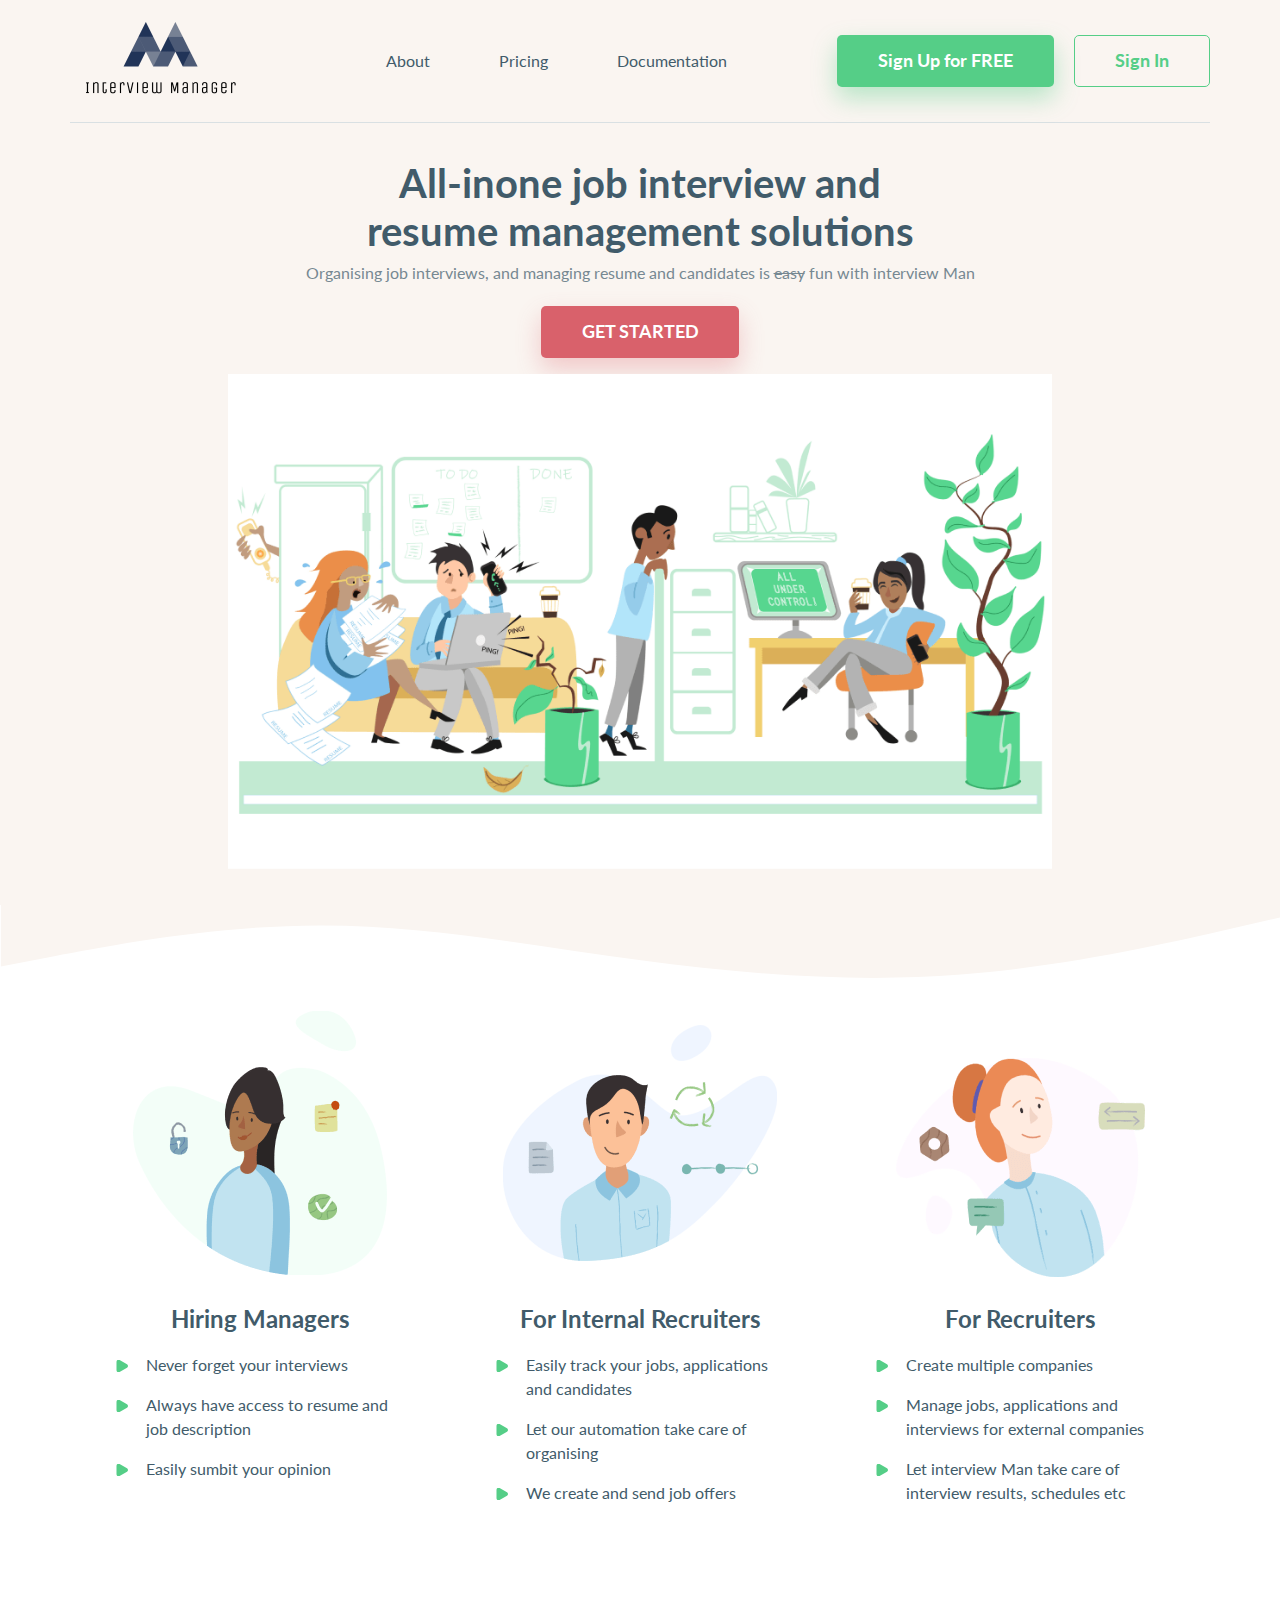
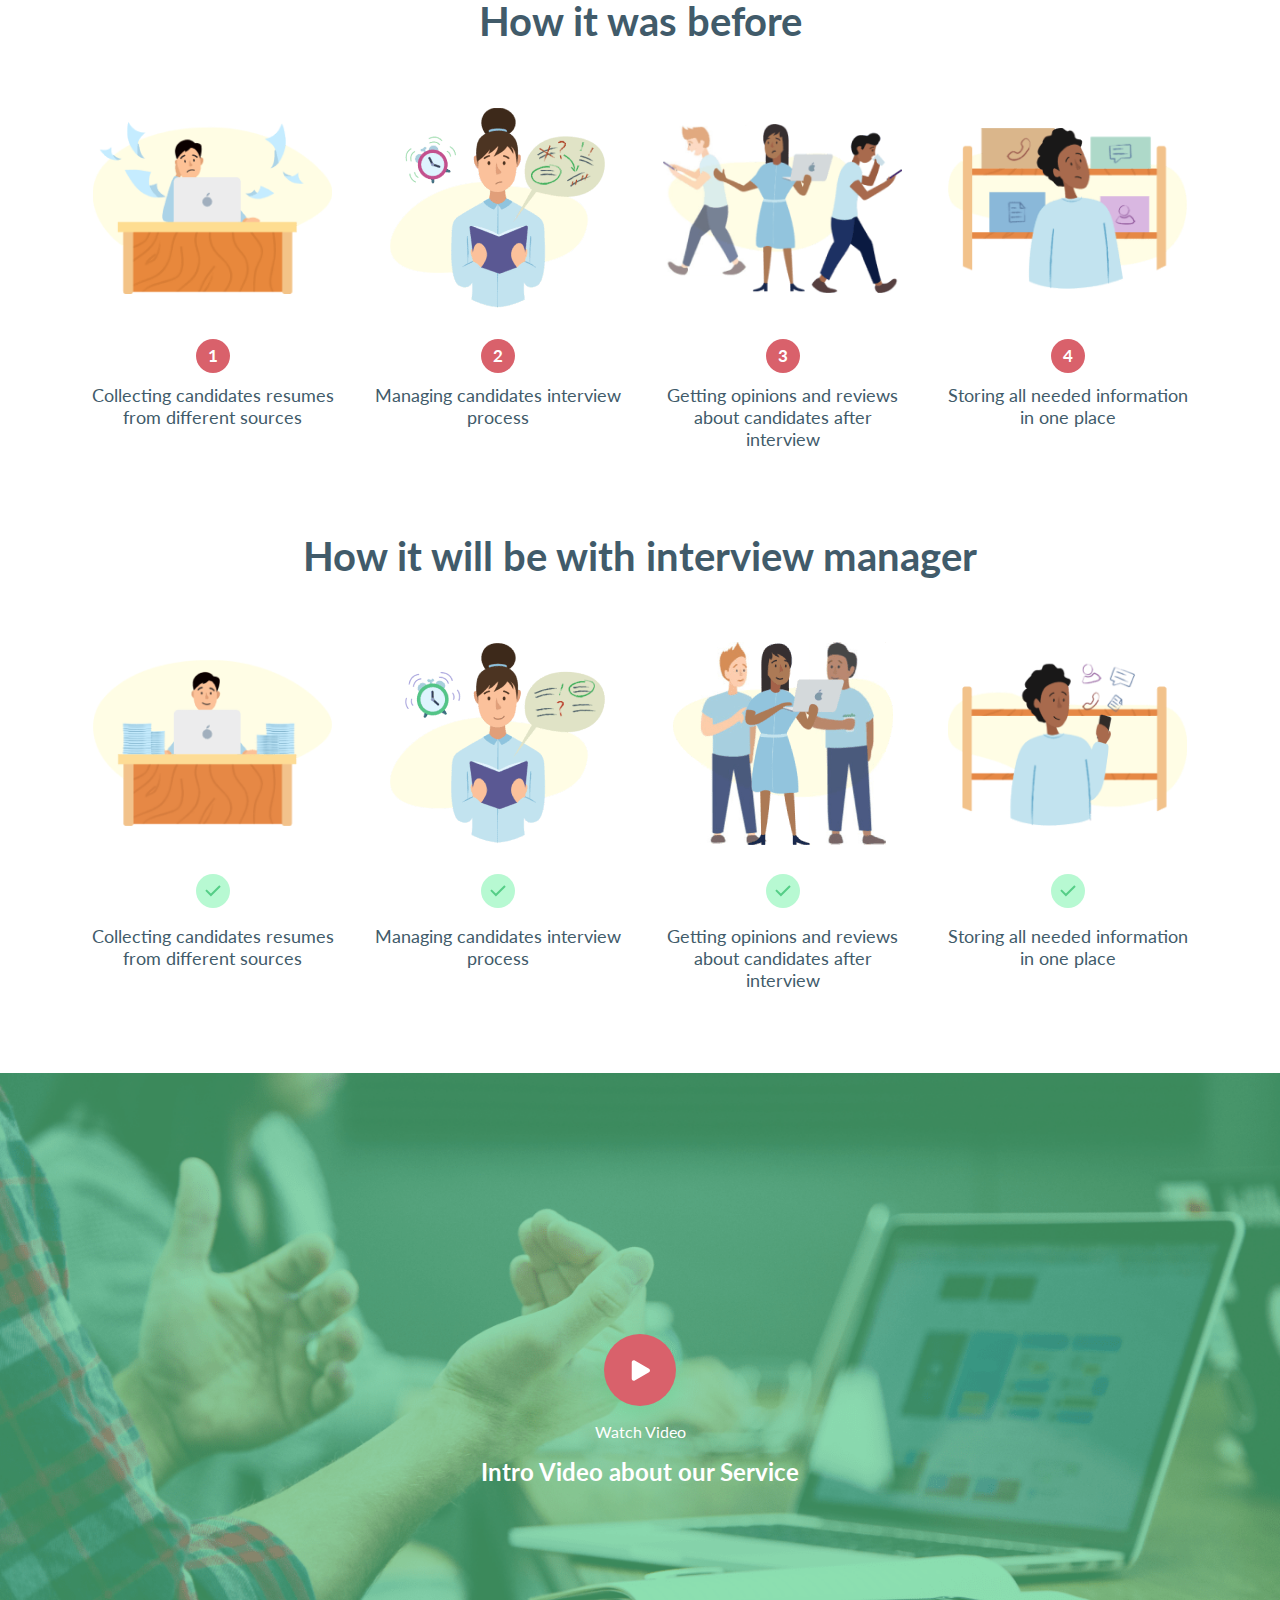
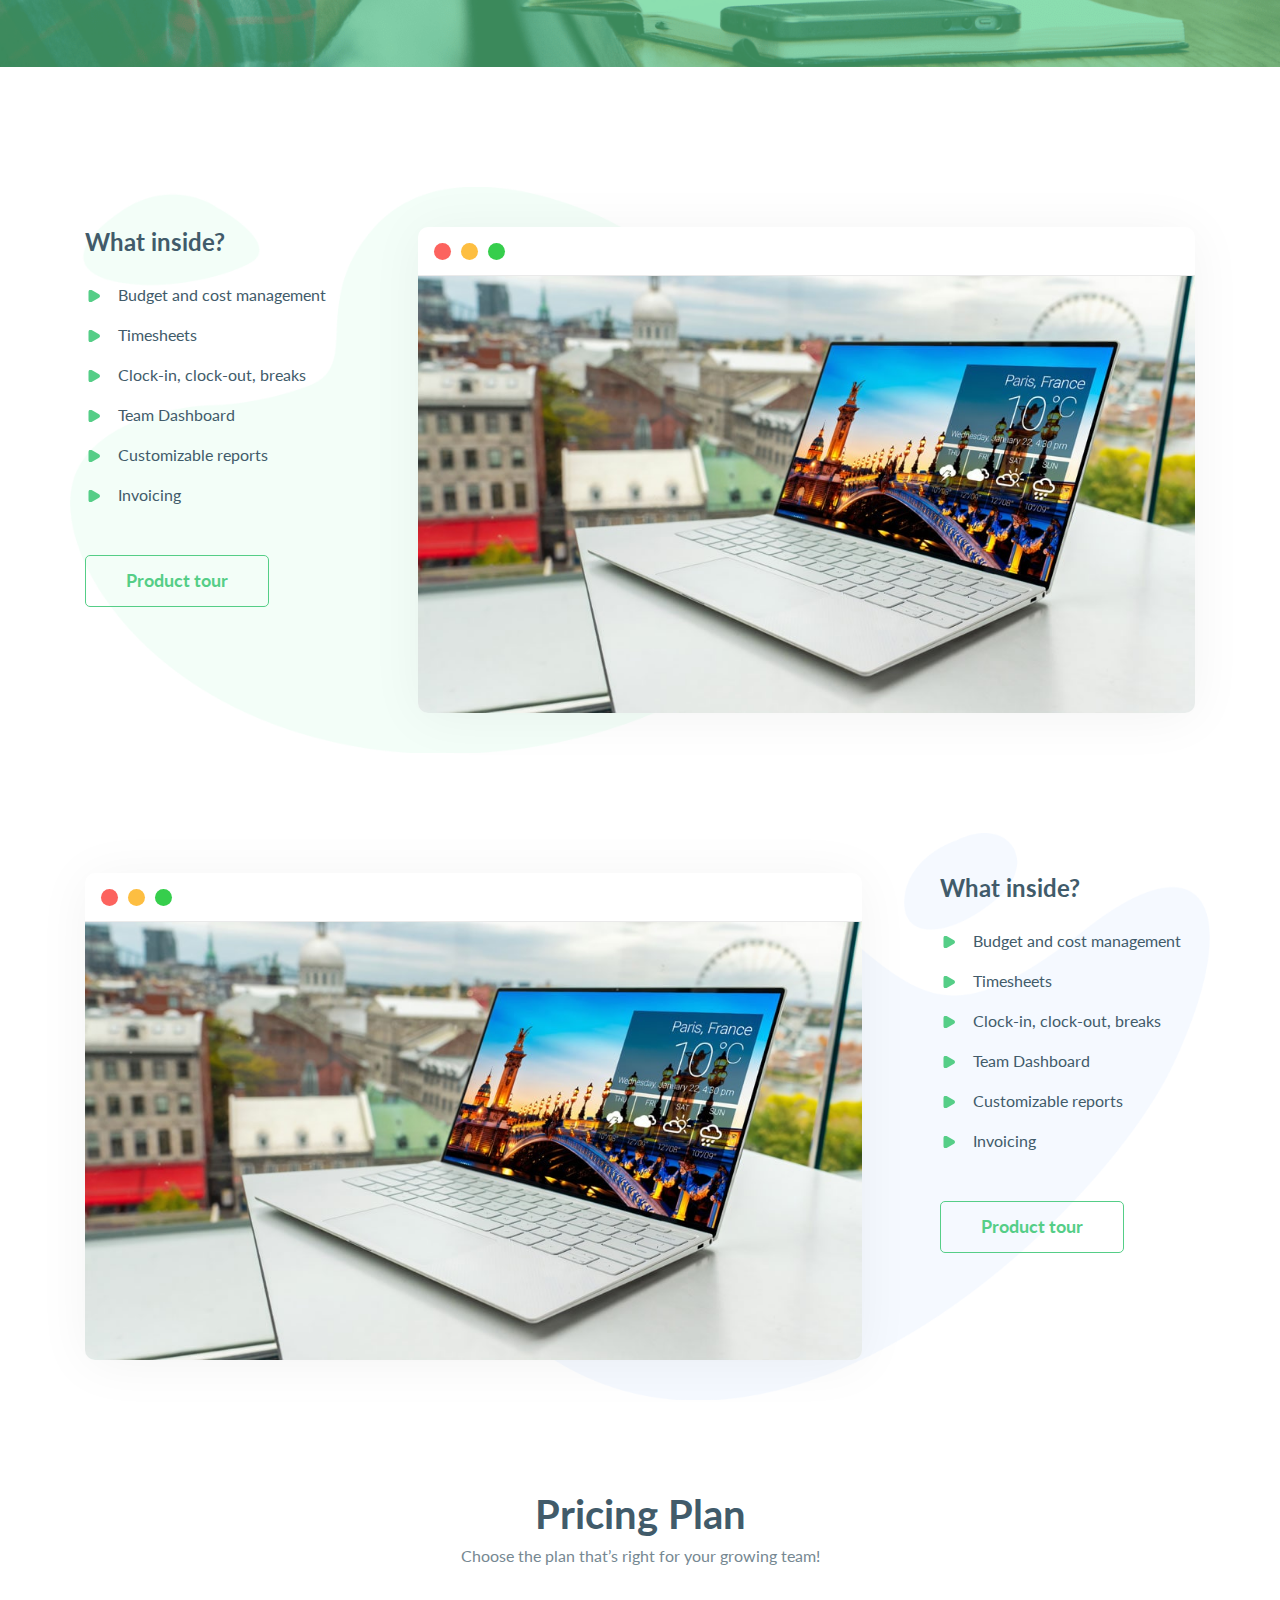
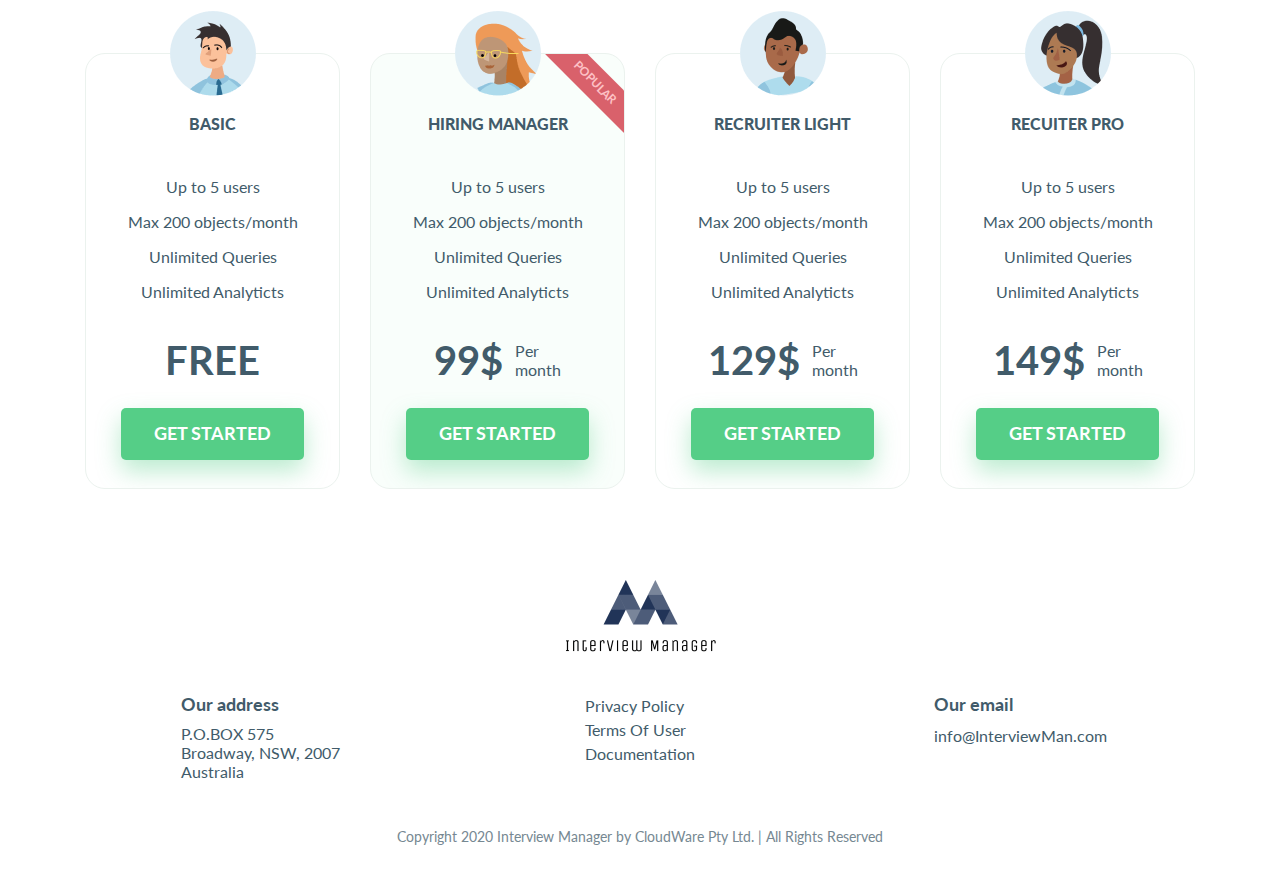
==== commit 36d442cc: "pricing, footer" ====
--- a/index.html
+++ b/index.html
@@ -376,15 +376,15 @@
 		<div class="container-xl">
 
 			<div class="row">
-				<div class="col-12 text-center mb-5">
+				<div class="col-12 text-center mb-0 mb-lg-5">
 					<h2>Pricing Plan</h2>
 					<p class="muted">Choose the plan that’s right for your growing team!</p>
 				</div>
 			</div>
 
-			<div class="row">
-
-				<div class="col-md-6 col-lg-3">
+			<div class="row mt-lg-4">
+
+				<div class="col-lg-3">
 					<div class="pricing-card card-1">
 						<div class="pricing-body">
 							<h3 class="pricing-title">BASIC</h3>
@@ -402,8 +402,8 @@
 					</div>
 				</div>
 
-				<div class="col-md-6 col-lg-3">
-					<div class="pricing-card card-2">
+				<div class="col-lg-3">
+					<div class="pricing-card card-2 popular">
 						<div class="pricing-body">
 							<h3 class="pricing-title">HIRING MANAGER</h3>
 							<ul class="pricing-list">
@@ -412,7 +412,13 @@
 								<li>Unlimited Queries</li>
 								<li>Unlimited Analyticts</li>
 							</ul>
-							<span class="pricing-amount">FREE</span>
+							<span class="pricing-amount">
+								<span>99$</span>
+								<span class="pricing-amount-text">
+									<span>Per</span>
+									<span>month</span>
+								</span>
+							</span>
 							<div class="pricing-btn">
 								<a href="#" class="btn btn-green">GET STARTED</a>
 							</div>
@@ -420,7 +426,7 @@
 					</div>
 				</div>
 
-				<div class="col-md-6 col-lg-3">
+				<div class="col-lg-3">
 					<div class="pricing-card card-3">
 						<div class="pricing-body">
 							<h3 class="pricing-title">RECRUITER LIGHT</h3>
@@ -430,7 +436,13 @@
 								<li>Unlimited Queries</li>
 								<li>Unlimited Analyticts</li>
 							</ul>
-							<span class="pricing-amount">FREE</span>
+							<span class="pricing-amount">
+								<span>129$</span>
+								<span class="pricing-amount-text">
+									<span>Per</span>
+									<span>month</span>
+								</span>
+							</span>
 							<div class="pricing-btn">
 								<a href="#" class="btn btn-green">GET STARTED</a>
 							</div>
@@ -438,7 +450,7 @@
 					</div>
 				</div>
 
-				<div class="col-md-6 col-lg-3">
+				<div class="col-lg-3">
 					<div class="pricing-card card-4">
 						<div class="pricing-body">
 							<h3 class="pricing-title">RECUITER PRO</h3>
@@ -448,7 +460,13 @@
 								<li>Unlimited Queries</li>
 								<li>Unlimited Analyticts</li>
 							</ul>
-							<span class="pricing-amount">FREE</span>
+							<span class="pricing-amount">
+								<span>149$</span>
+								<span class="pricing-amount-text">
+									<span>Per</span>
+									<span>month</span>
+								</span>
+							</span>
 							<div class="pricing-btn">
 								<a href="#" class="btn btn-green">GET STARTED</a>
 							</div>
@@ -464,8 +482,70 @@
 
 	<!-- main footer -->
 	<footer class="main-footer">
-
-	</footer>
+		<div class="container-xl">
+
+			<div class="row">
+				<div class="col-12">
+					<div class="footer-logo">
+						<img src="img/main-logo.png" alt="Logo">
+					</div>
+				</div>
+			</div>
+
+			<div class="row mt-4">
+
+				<div class="col-md-4 mb-4 mb-md-0">
+					<div class="footer-widget">
+						<div class="widget-wrapper">
+							<h3 class="widget-title">Our address</h3>
+							<p class="">P.O.BOX 575</p>
+							<p class="">Broadway, NSW, 2007</p>
+							<p class="">Australia</p>
+						</div>
+					</div>
+				</div>
+
+				<div class="col-md-4 mb-4 mb-md-0">
+					<div class="footer-widget">
+						<div class="widget-wrapper">
+							<ul class="widget-list">
+								<li>
+									<a href="#">Privacy Policy</a>
+								</li>
+								<li>
+									<a href="#">Terms Of User</a>
+								</li>
+								<li>
+									<a href="#">Documentation</a>
+								</li>
+							</ul>
+						</div>
+					</div>
+				</div>
+
+				<div class="col-md-4 mb-4 mb-md-0">
+					<div class="footer-widget">
+						<div class="widget-wrapper">
+							<h3 class="widget-title">Our email</h3>
+							<ul class="widget-list">
+								<li>
+									<a href="mailto:info@InterviewMan.com">info@InterviewMan.com</a>
+								</li>
+							</ul>
+						</div>
+					</div>
+				</div>
+
+			</div>
+
+			<div class="row mt-3 mt-md-5">
+				<div class="col-12 text-center">
+					<p class="copyright muted">Copyright 2020 Interview Manager by CloudWare Pty Ltd. | All Rights Reserved</p>
+				</div>
+			</div>
+
+		</div>
+	</footer><!-- main footer -->
 
 	<!-- Optional JavaScript -->
 	<!-- jQuery first, then Popper.js, then Bootstrap JS -->
--- a/css/main.css
+++ b/css/main.css
@@ -647,12 +647,17 @@
   padding-bottom: 3.125rem;
 }
 
+@media screen and (max-width: 991px) {
+  .pricing {
+    padding-top: 1.25rem;
+  }
+}
+
 .pricing-card {
   position: relative;
   border: 1px solid #EBF2EE;
   border-radius: 1.25rem;
   background-color: #fff;
-  cursor: pointer;
 }
 
 .pricing-card::before {
@@ -685,13 +690,38 @@
   background-image: url("../img/pricing-icon-4.png");
 }
 
-.pricing-card:hover {
+.pricing-card.popular {
   background-color: rgba(197, 241, 215, 0.1);
 }
 
+.pricing-card.popular .pricing-body::after {
+  position: absolute;
+  display: block;
+  content: 'POPULAR';
+  padding: 6px 28px;
+  top: -6px;
+  right: 2px;
+  -webkit-transform: translate(50%, -50%) rotate(45deg);
+  transform: translate(50%, -50%) rotate(45deg);
+  -webkit-transform-origin: top left;
+          transform-origin: top left;
+  font-size: 0.75rem;
+  font-weight: bold;
+  color: #FDC0C5;
+  background-color: #D9616B;
+}
+
+@media screen and (max-width: 991px) {
+  .pricing-card {
+    margin-top: 4.5rem;
+  }
+}
+
 .pricing-body {
+  position: relative;
   padding: 3.75rem 1rem 1.75rem;
   text-align: center;
+  overflow: hidden;
 }
 
 .pricing-body .pricing-title {
@@ -709,5 +739,94 @@
   margin-bottom: 0.6875rem;
 }
 
+.pricing-body .pricing-amount {
+  display: -webkit-box;
+  display: -ms-flexbox;
+  display: flex;
+  -webkit-box-pack: center;
+      -ms-flex-pack: center;
+          justify-content: center;
+  -webkit-box-align: center;
+      -ms-flex-align: center;
+          align-items: center;
+  font-size: 2.5rem;
+  font-weight: bold;
+  line-height: 1.2;
+}
+
+.pricing-body .pricing-amount-text {
+  display: -webkit-box;
+  display: -ms-flexbox;
+  display: flex;
+  -webkit-box-orient: vertical;
+  -webkit-box-direction: normal;
+      -ms-flex-direction: column;
+          flex-direction: column;
+  -webkit-box-align: start;
+      -ms-flex-align: start;
+          align-items: flex-start;
+  padding-left: 0.75rem;
+  font-size: 1rem;
+  font-weight: 400;
+}
+
+.pricing-body .pricing-btn {
+  padding-top: 1.5rem;
+}
+
+.pricing-body .pricing-btn .btn {
+  padding-left: 2rem;
+  padding-right: 2rem;
+}
+
 /* footer (incl get-in-touch) */
+.main-footer {
+  padding-top: 2.5rem;
+  padding-bottom: 0.5rem;
+}
+
+@media screen and (max-width: 767px) {
+  .main-footer {
+    padding-top: 1rem;
+  }
+}
+
+.footer-logo {
+  text-align: center;
+}
+
+.footer-logo img {
+  max-width: 181px;
+}
+
+.footer-widget {
+  display: -webkit-box;
+  display: -ms-flexbox;
+  display: flex;
+  -webkit-box-pack: center;
+      -ms-flex-pack: center;
+          justify-content: center;
+}
+
+.footer-widget p {
+  margin-bottom: 0;
+}
+
+.footer-widget .widget-title {
+  font-size: 1.125rem;
+}
+
+.footer-widget .widget-list a {
+  color: #415B6A;
+}
+
+@media screen and (max-width: 767px) {
+  .footer-widget {
+    text-align: center;
+  }
+}
+
+.copyright {
+  font-size: 0.875rem;
+}
 /*# sourceMappingURL=main.css.map */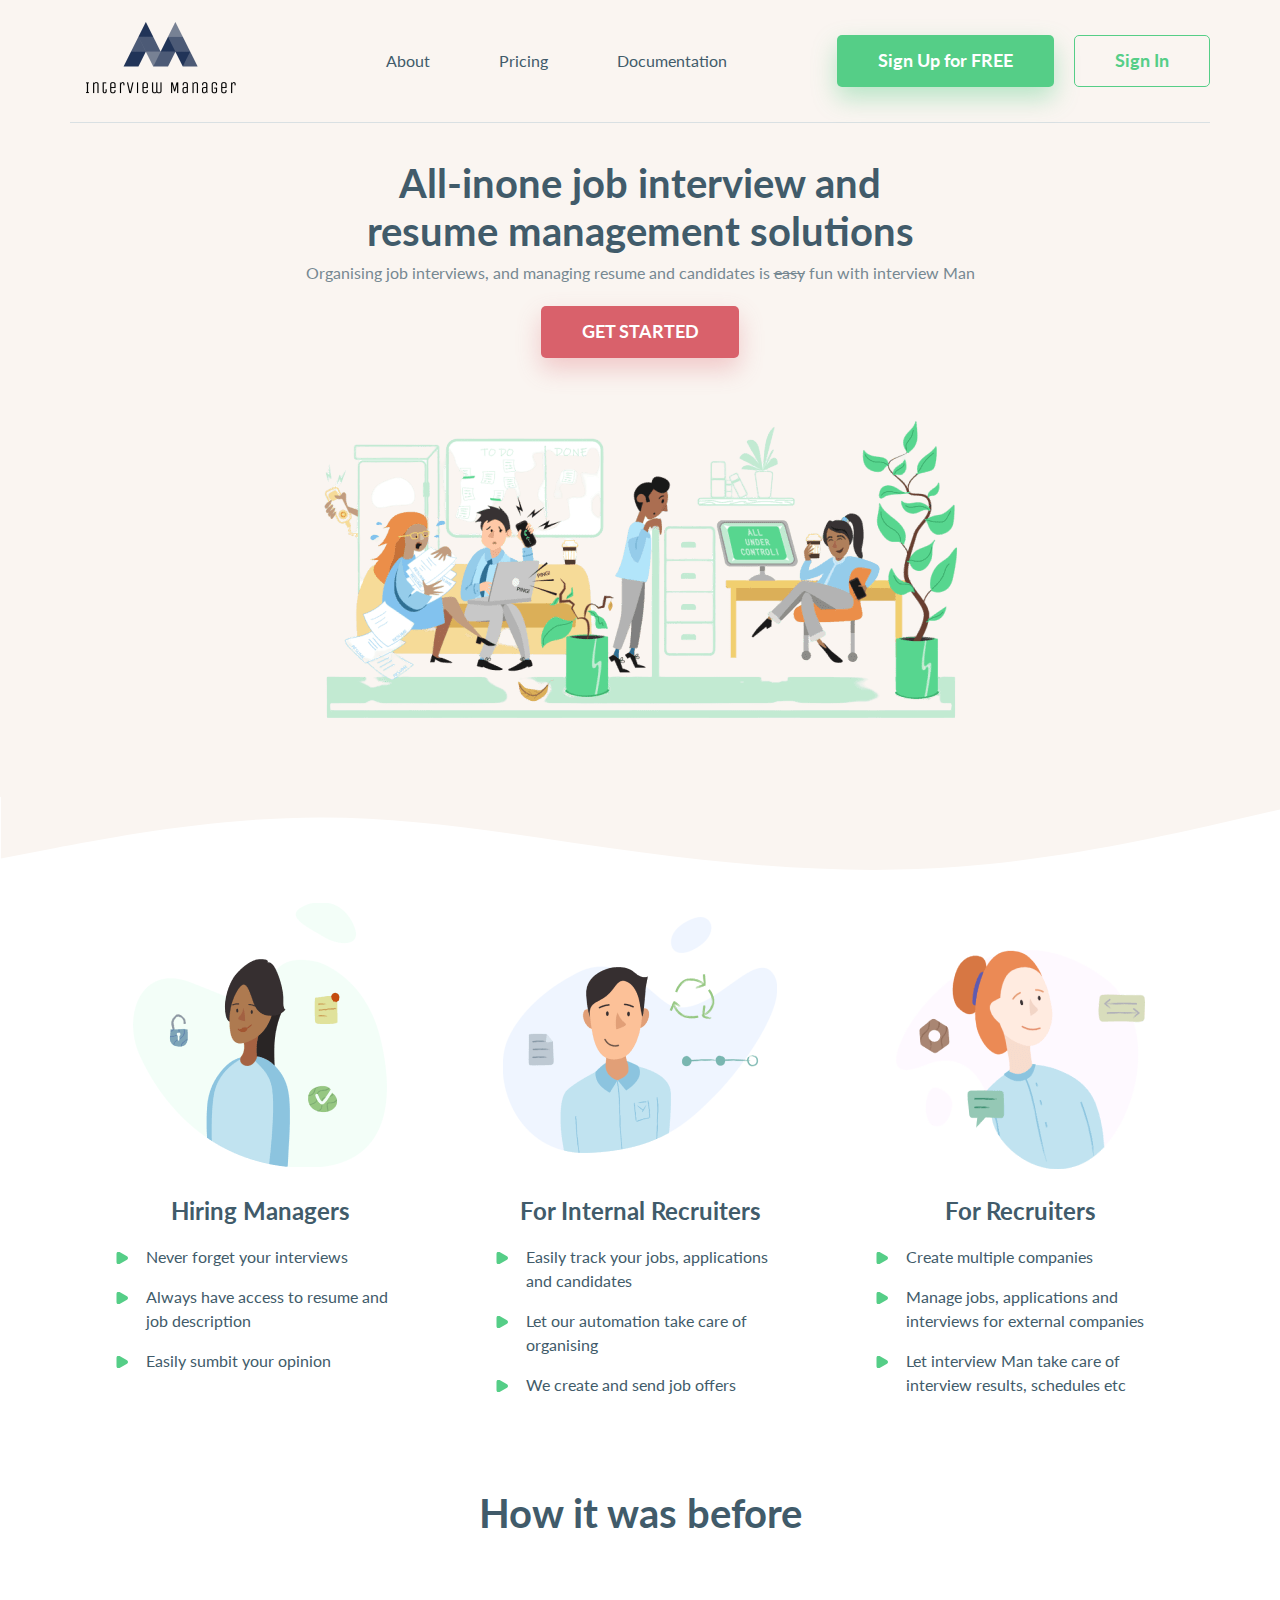
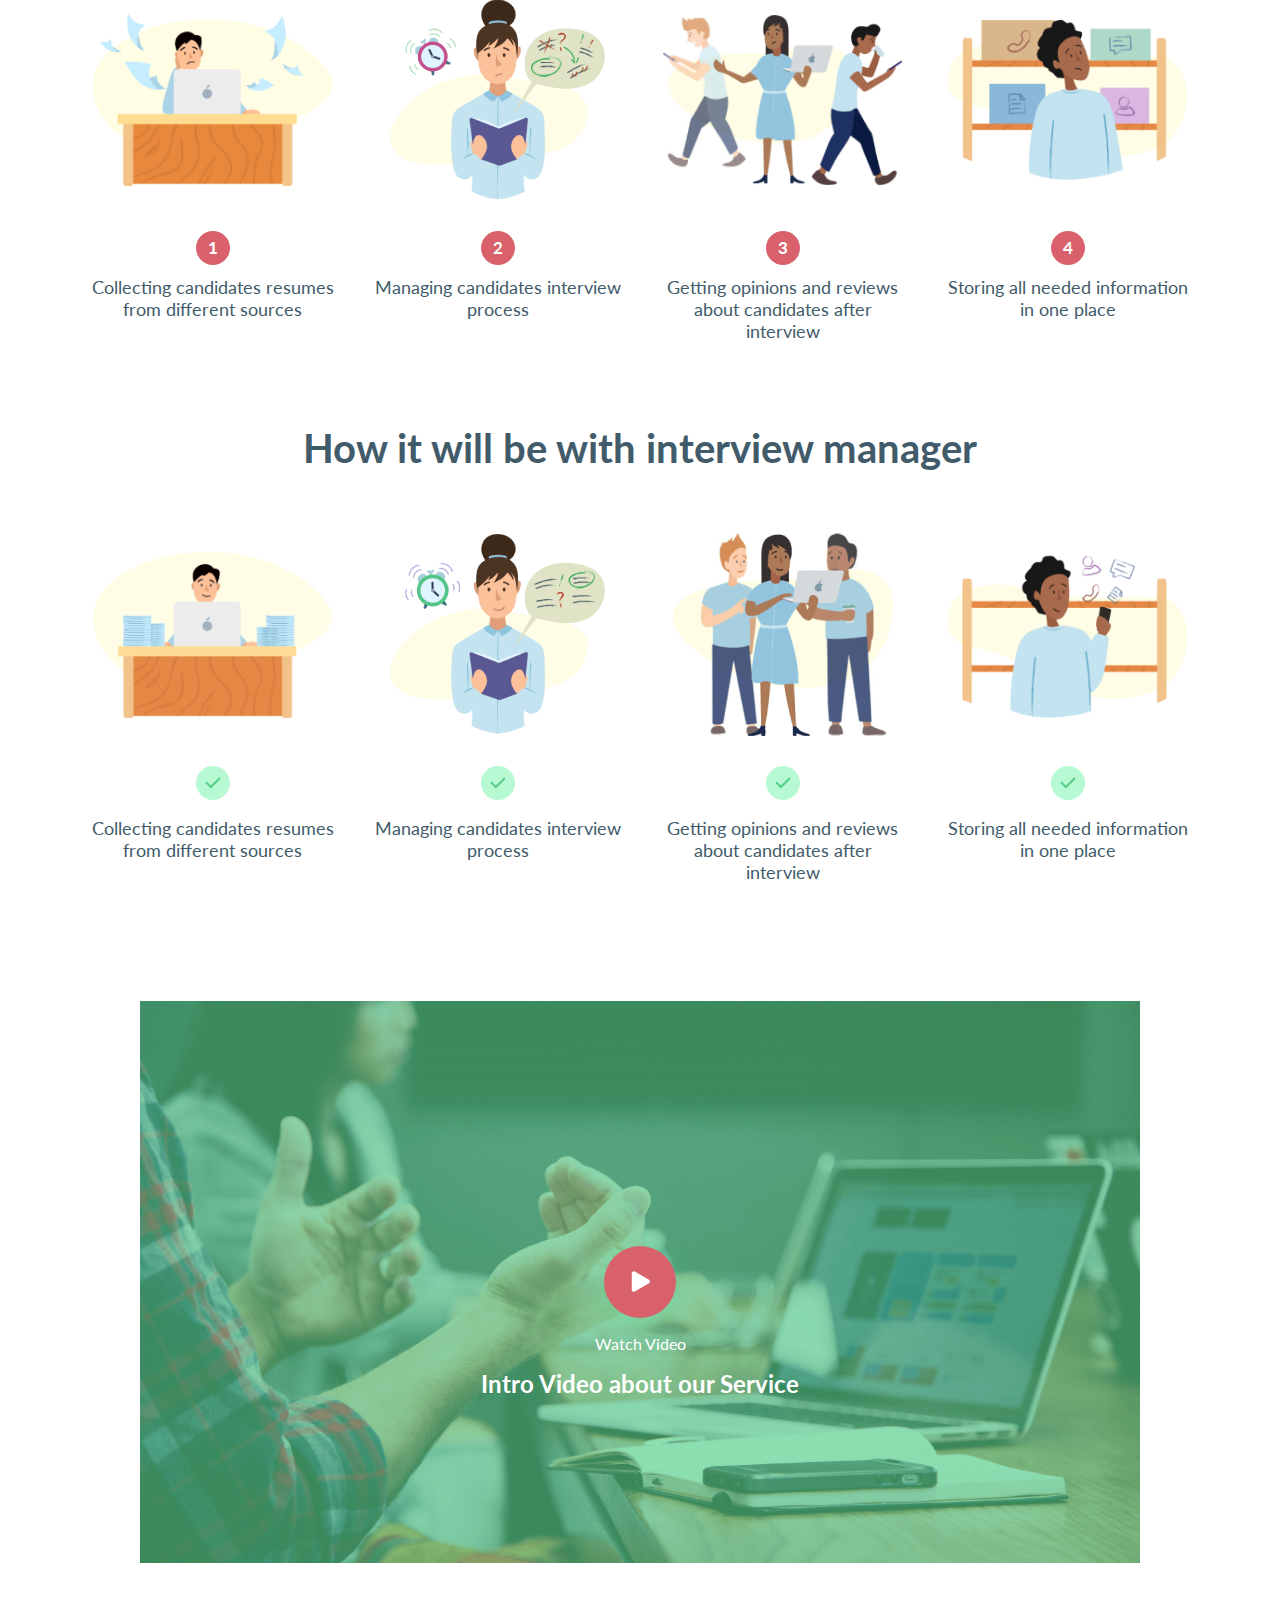
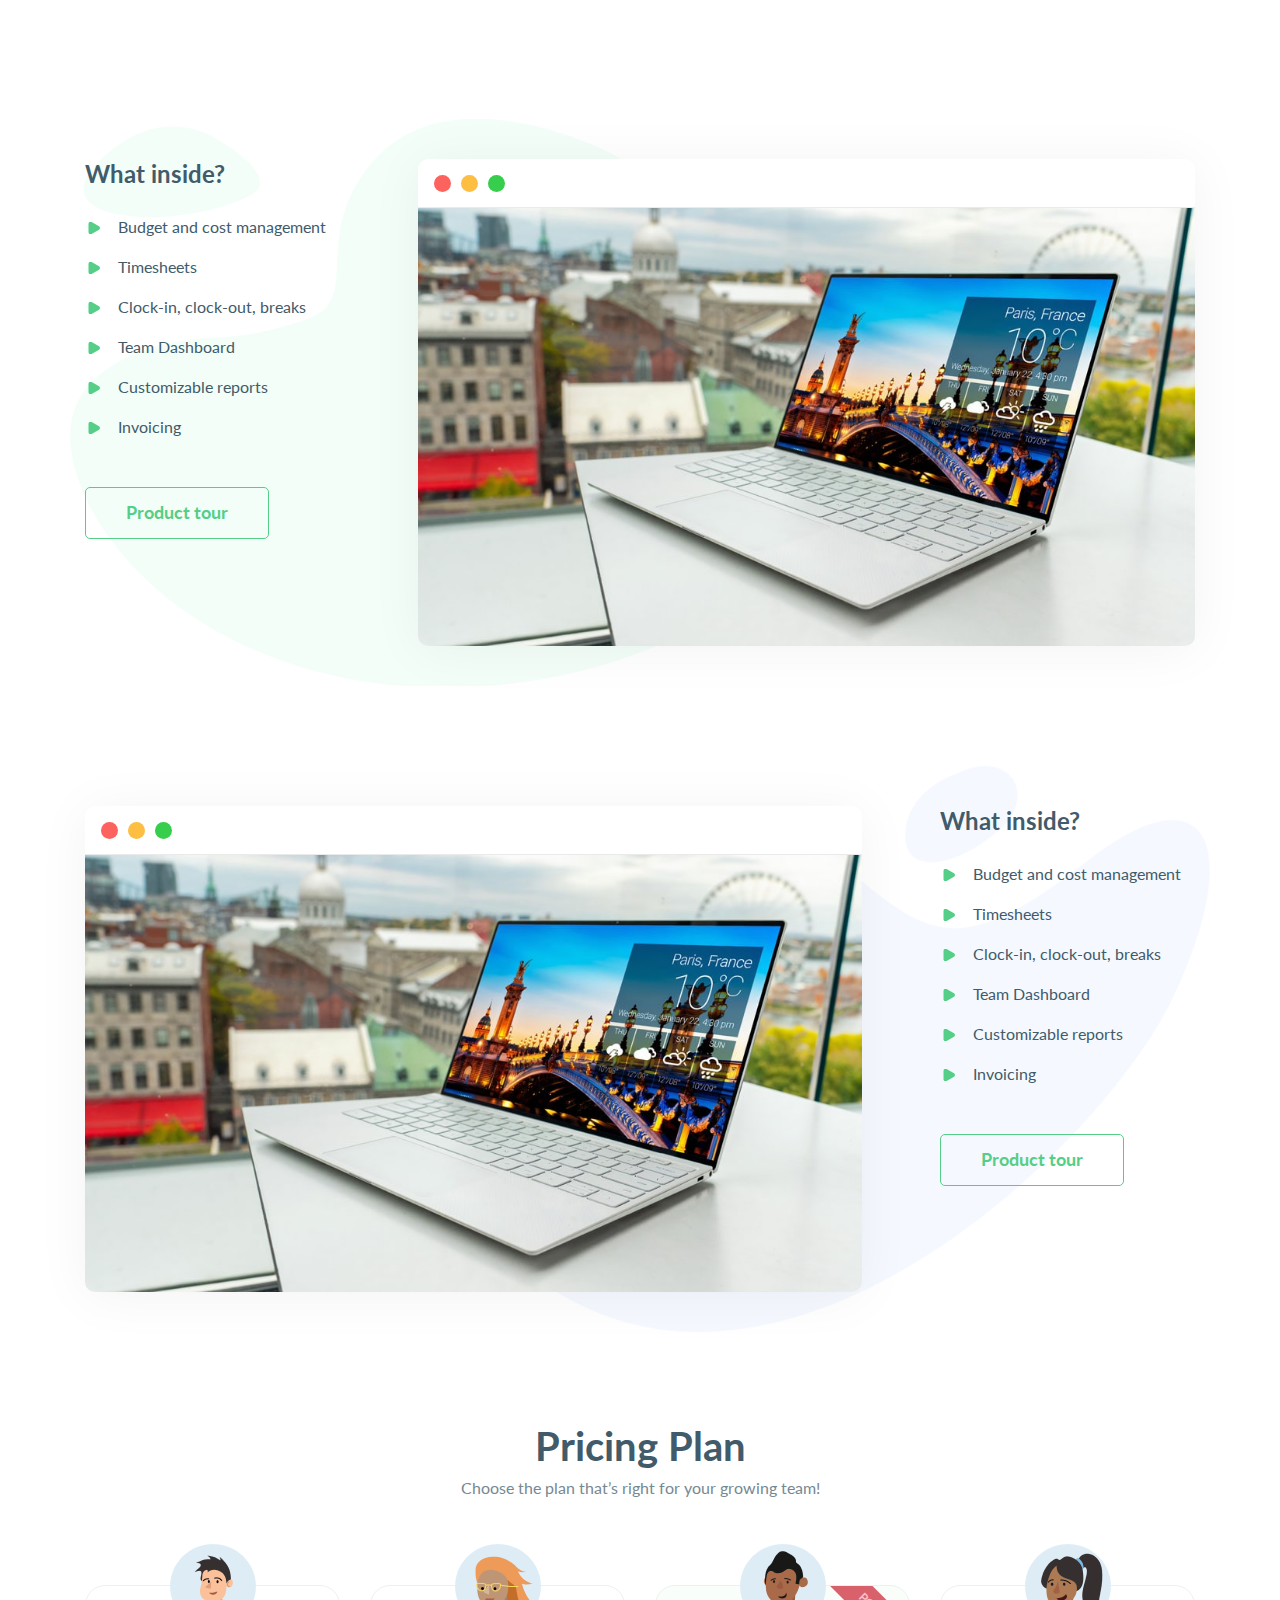
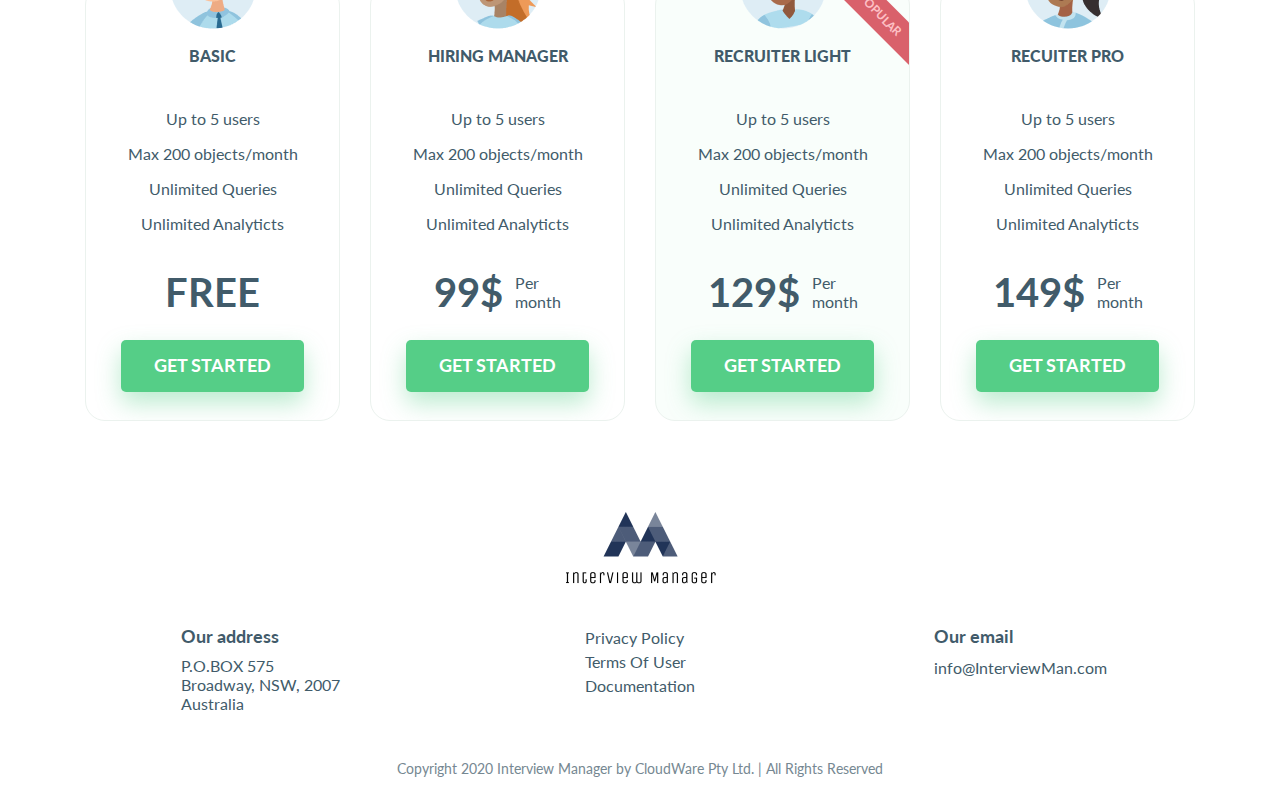
==== commit ae455aef: "final fixes" ====
--- a/index.html
+++ b/index.html
@@ -72,7 +72,7 @@
 						<p class="muted mb-4">Organising job interviews, and managing resume and candidates is <s>easy</s> fun with interview Man</p>
 						<a href="#" class="btn btn-red">GET STARTED</a>
 					</div>
-					<div class="hero-img">
+					<div class="hero-img text-center">
 						<img src="img/hero-img.png" alt="Hero Image" class="img-fluid">
 					</div>
 				</div>
@@ -278,11 +278,12 @@
 
 	<!-- intro video section -->
 	<div class="intro-video">
-		<div class="video-bkgr active"></div>
+		<!-- <div class="video-bkgr active"></div> -->
 		<div class="container-fluid h-100">
 			<div class="row h-100">
 				<div class="col-12 h-100 d-flex justify-content-center align-items-center">
 					<div class="video-section">
+						<div class="video-bkgr active"></div>
 						<div class="video-wrapper">
 							<iframe width="560" height="315" src="https://www.youtube.com/embed/vmInEVfI2pA?ecver=1&rel=0&showinfo=0" frameborder="0" allow="autoplay" allowfullscreen></iframe>
 						</div>
@@ -403,7 +404,7 @@
 				</div>
 
 				<div class="col-lg-3">
-					<div class="pricing-card card-2 popular">
+					<div class="pricing-card card-2">
 						<div class="pricing-body">
 							<h3 class="pricing-title">HIRING MANAGER</h3>
 							<ul class="pricing-list">
@@ -427,7 +428,7 @@
 				</div>
 
 				<div class="col-lg-3">
-					<div class="pricing-card card-3">
+					<div class="pricing-card card-3 popular">
 						<div class="pricing-body">
 							<h3 class="pricing-title">RECRUITER LIGHT</h3>
 							<ul class="pricing-list">
--- a/css/main.css
+++ b/css/main.css
@@ -449,9 +449,8 @@
 /* intro video section */
 .intro-video {
   position: relative;
-  margin-bottom: 5rem;
-  padding-top: 2.25rem;
-  padding-bottom: 2.25rem;
+  max-width: 1200px;
+  margin: 0 auto 5rem;
 }
 
 @media screen and (max-width: 767px) {
@@ -482,10 +481,16 @@
 
 .video-section {
   position: relative;
-  -ms-flex-preferred-size: 800px;
-      flex-basis: 800px;
-  max-width: 800px;
+  -ms-flex-preferred-size: 1000px;
+      flex-basis: 1000px;
+  max-width: 1000px;
   margin: 2.25rem auto;
+}
+
+@media screen and (max-width: 767px) {
+  .video-section {
+    margin: 0 auto;
+  }
 }
 
 .video-wrapper {
@@ -512,6 +517,16 @@
   text-align: center;
   color: #fff;
   z-index: 11;
+}
+
+@media screen and (max-width: 767px) {
+  .button-wrapper {
+    -webkit-transform: translate(-50%, -50px);
+    transform: translate(-50%, -50px);
+  }
+  .button-wrapper p {
+    margin-bottom: 0;
+  }
 }
 
 .video-button {
@@ -530,6 +545,14 @@
 
 .video-button:hover {
   background-color: #d44c58;
+}
+
+@media screen and (max-width: 767px) {
+  .video-button {
+    margin-bottom: 0.5rem;
+    width: 3rem;
+    height: 3rem;
+  }
 }
 
 /* product tour section */
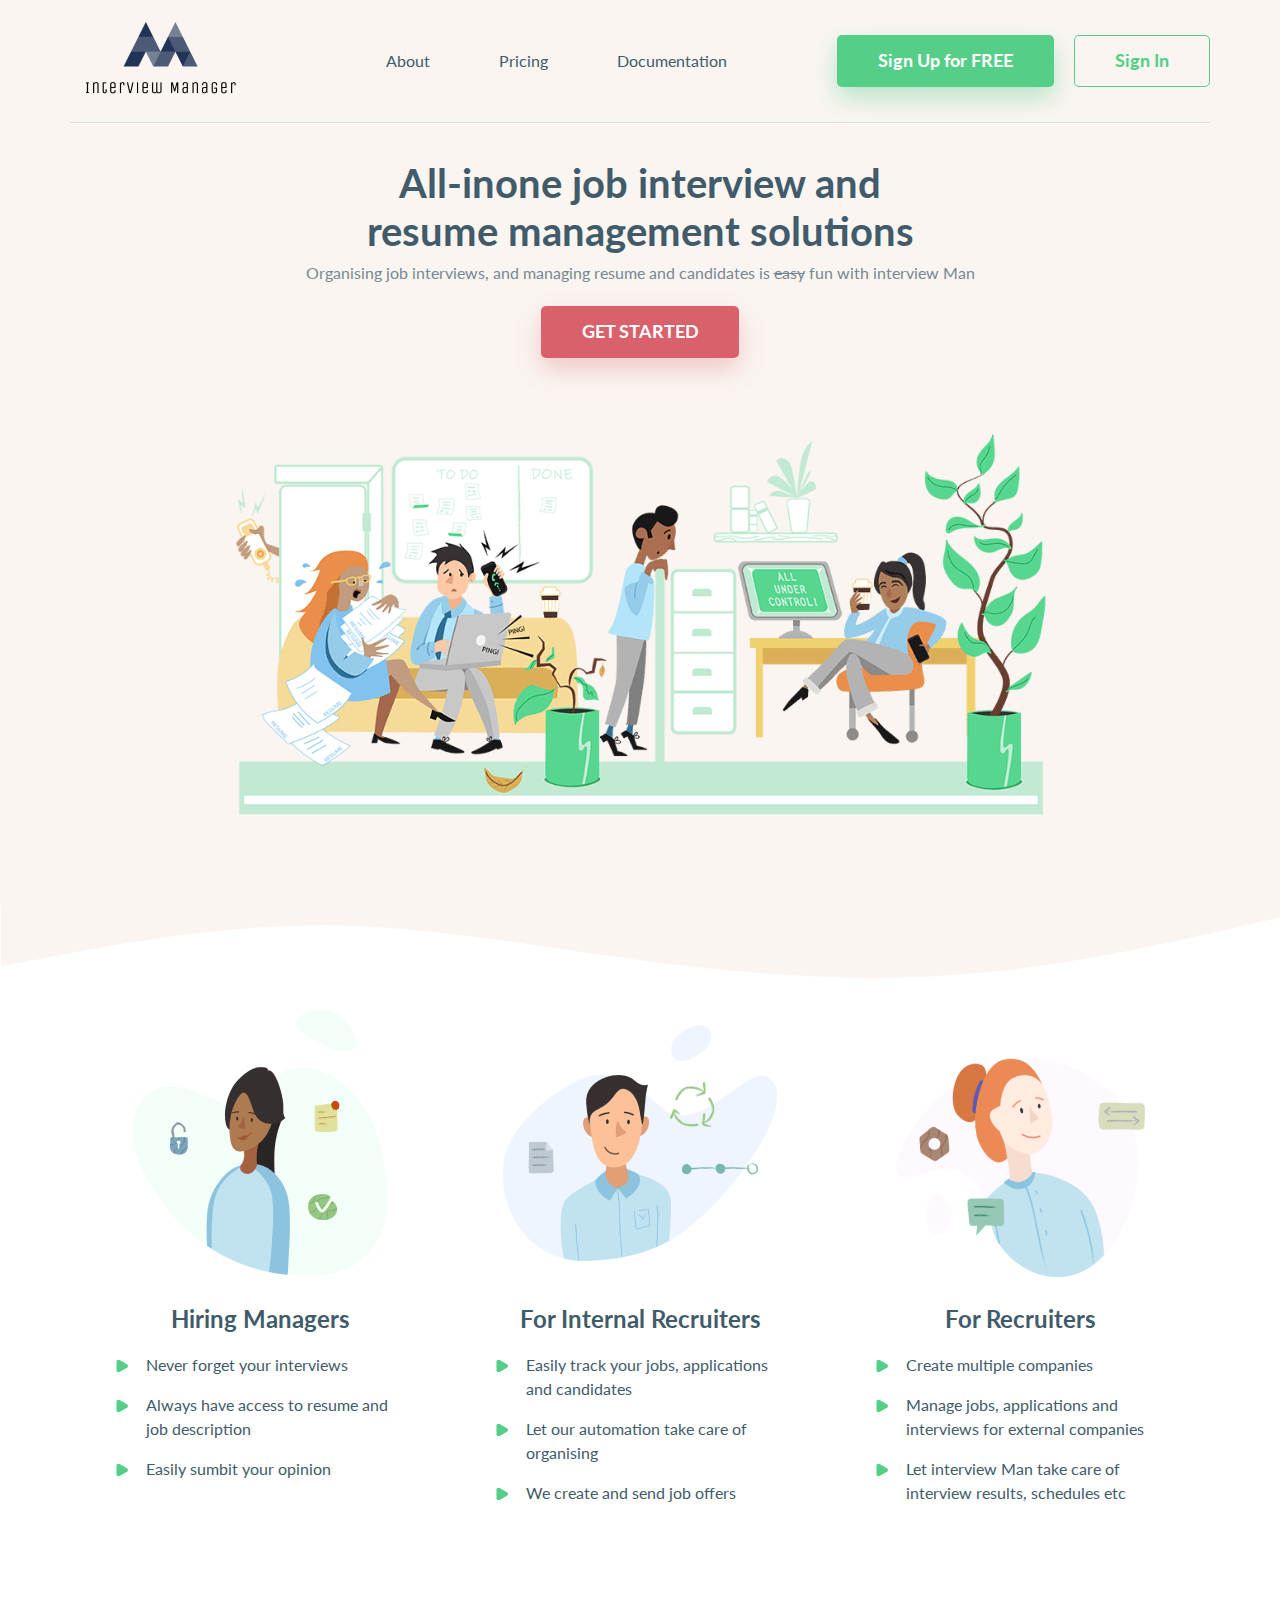
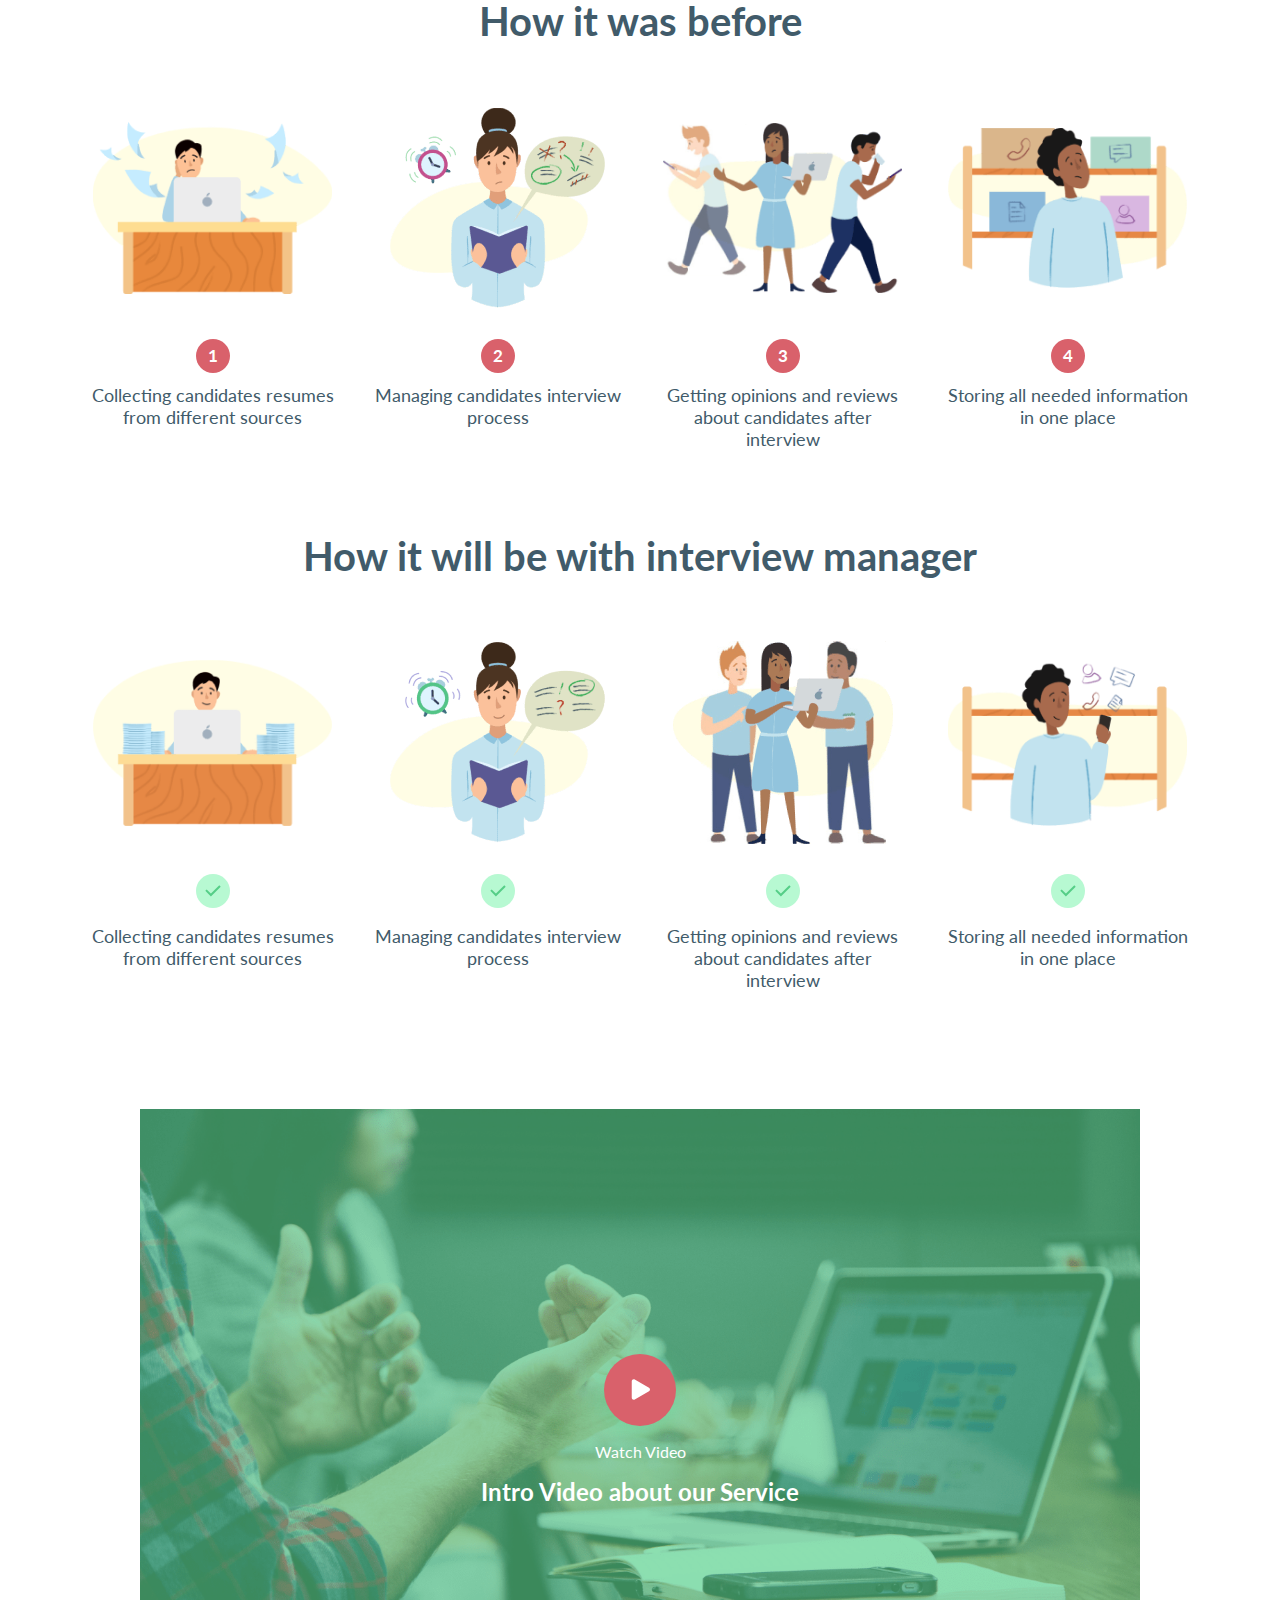
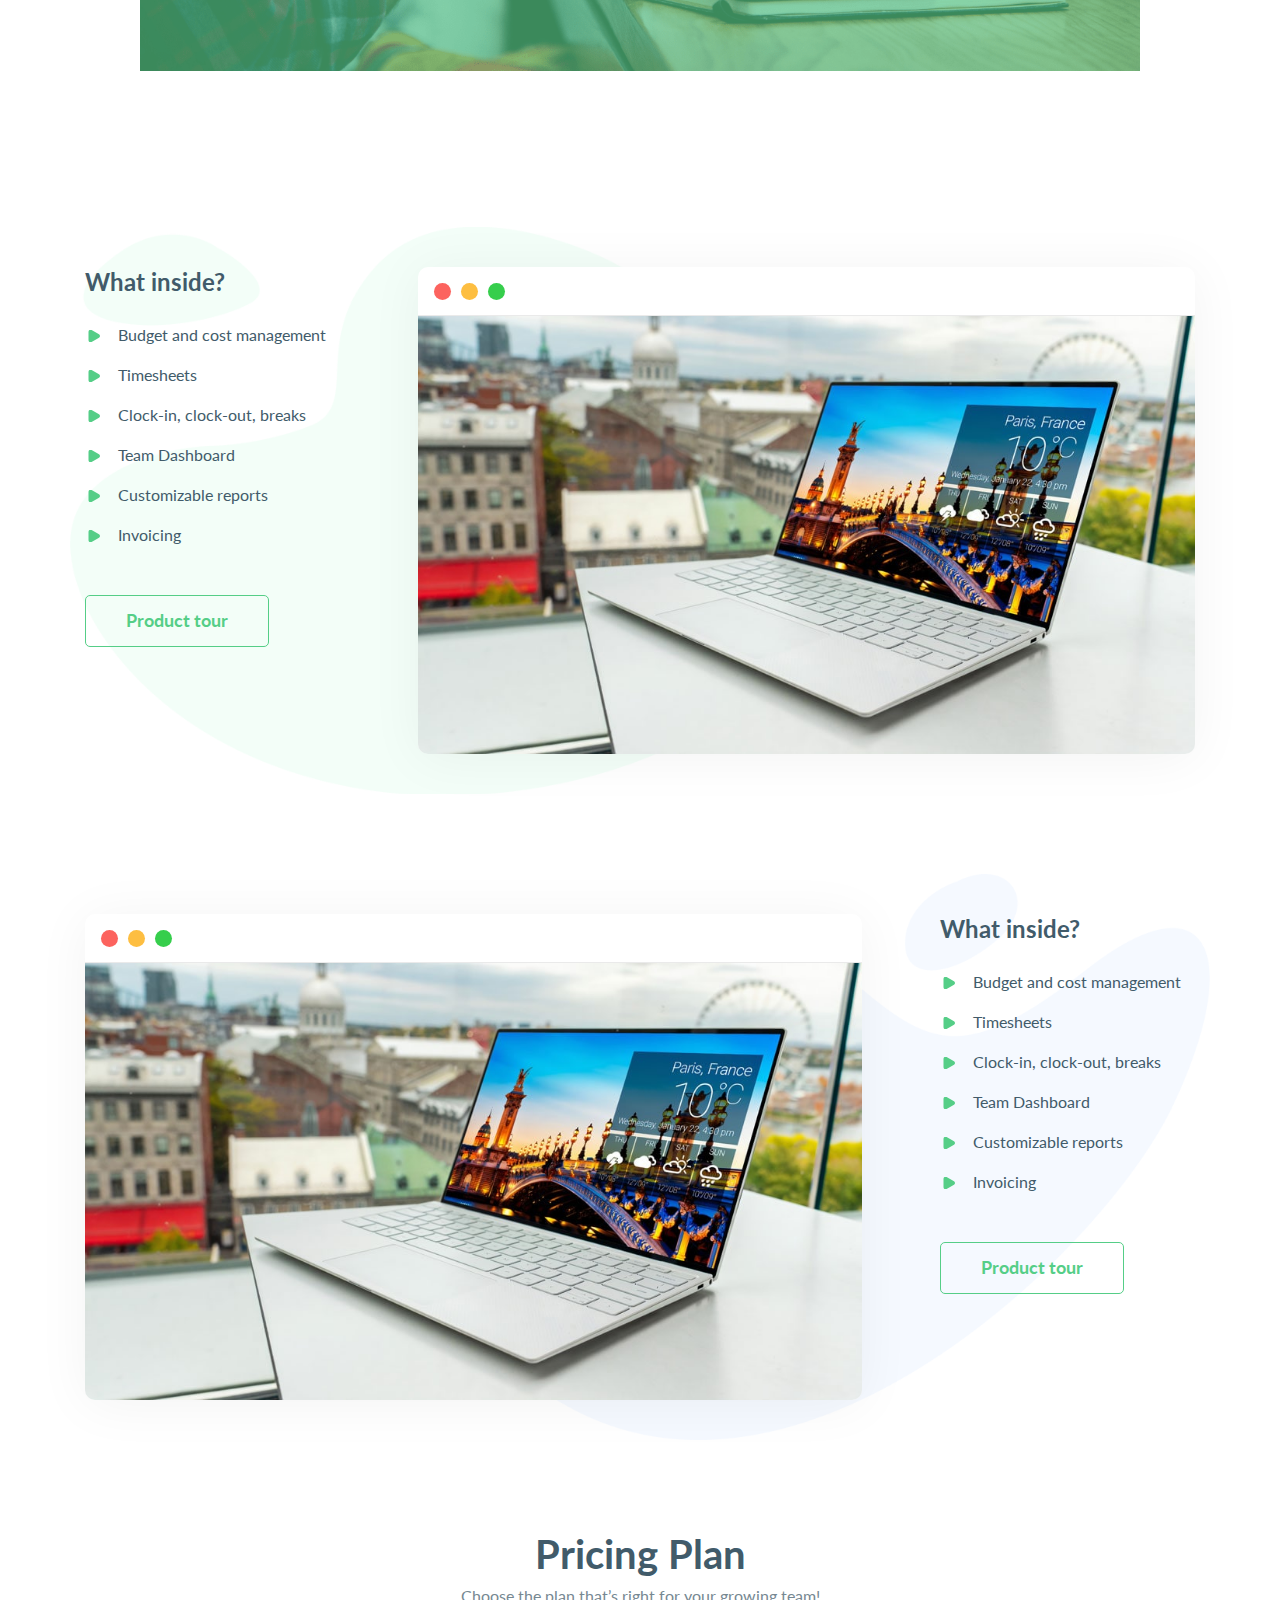
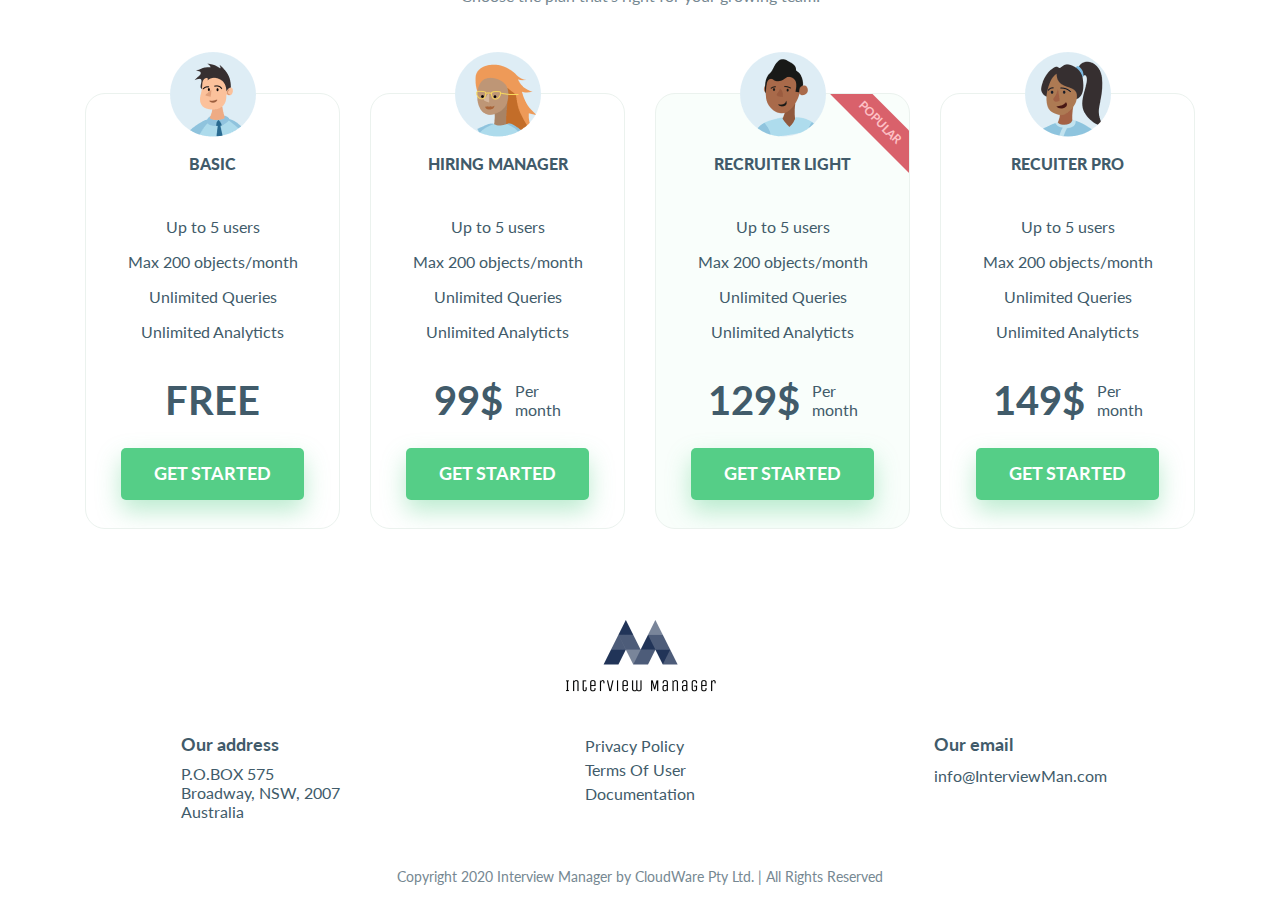
==== commit bfa1d90b: "hero image, smooth scroll" ====
--- a/index.html
+++ b/index.html
@@ -42,10 +42,10 @@
 								<a class="nav-link" href="#" target="_blank">About</a>
 							</li>
 							<li class="nav-item">
-								<a class="nav-link" href="#" target="_blank">Pricing</a>
+								<a class="nav-link" href="#pricing" target="_blank">Pricing</a>
 							</li>
 							<li class="nav-item">
-								<a class="nav-link" href="#" target="_blank">Documentation</a>
+								<a class="nav-link" href="https://info.interviewman.com/" target="_blank">Documentation</a>
 							</li>
 						</ul>
 						<div class="navbar-login ml-xl-4 my-4 my-xl-0">
@@ -373,7 +373,7 @@
 	</div><!-- product tour section -->
 
 	<!-- pricing section -->
-	<div class="pricing">
+	<div class="pricing" id="pricing">
 		<div class="container-xl">
 
 			<div class="row">
@@ -511,13 +511,13 @@
 						<div class="widget-wrapper">
 							<ul class="widget-list">
 								<li>
-									<a href="#">Privacy Policy</a>
+									<a href="privacy.html">Privacy Policy</a>
 								</li>
 								<li>
-									<a href="#">Terms Of User</a>
+									<a href="terms.html">Terms Of User</a>
 								</li>
 								<li>
-									<a href="#">Documentation</a>
+									<a href="https://info.interviewman.com/">Documentation</a>
 								</li>
 							</ul>
 						</div>
--- a/css/main.css
+++ b/css/main.css
@@ -54,6 +54,10 @@
   font-size: 1.125rem;
   font-weight: 400;
   line-height: 1.22;
+}
+
+a {
+  word-wrap: break-word;
 }
 
 /* base & button styles */
